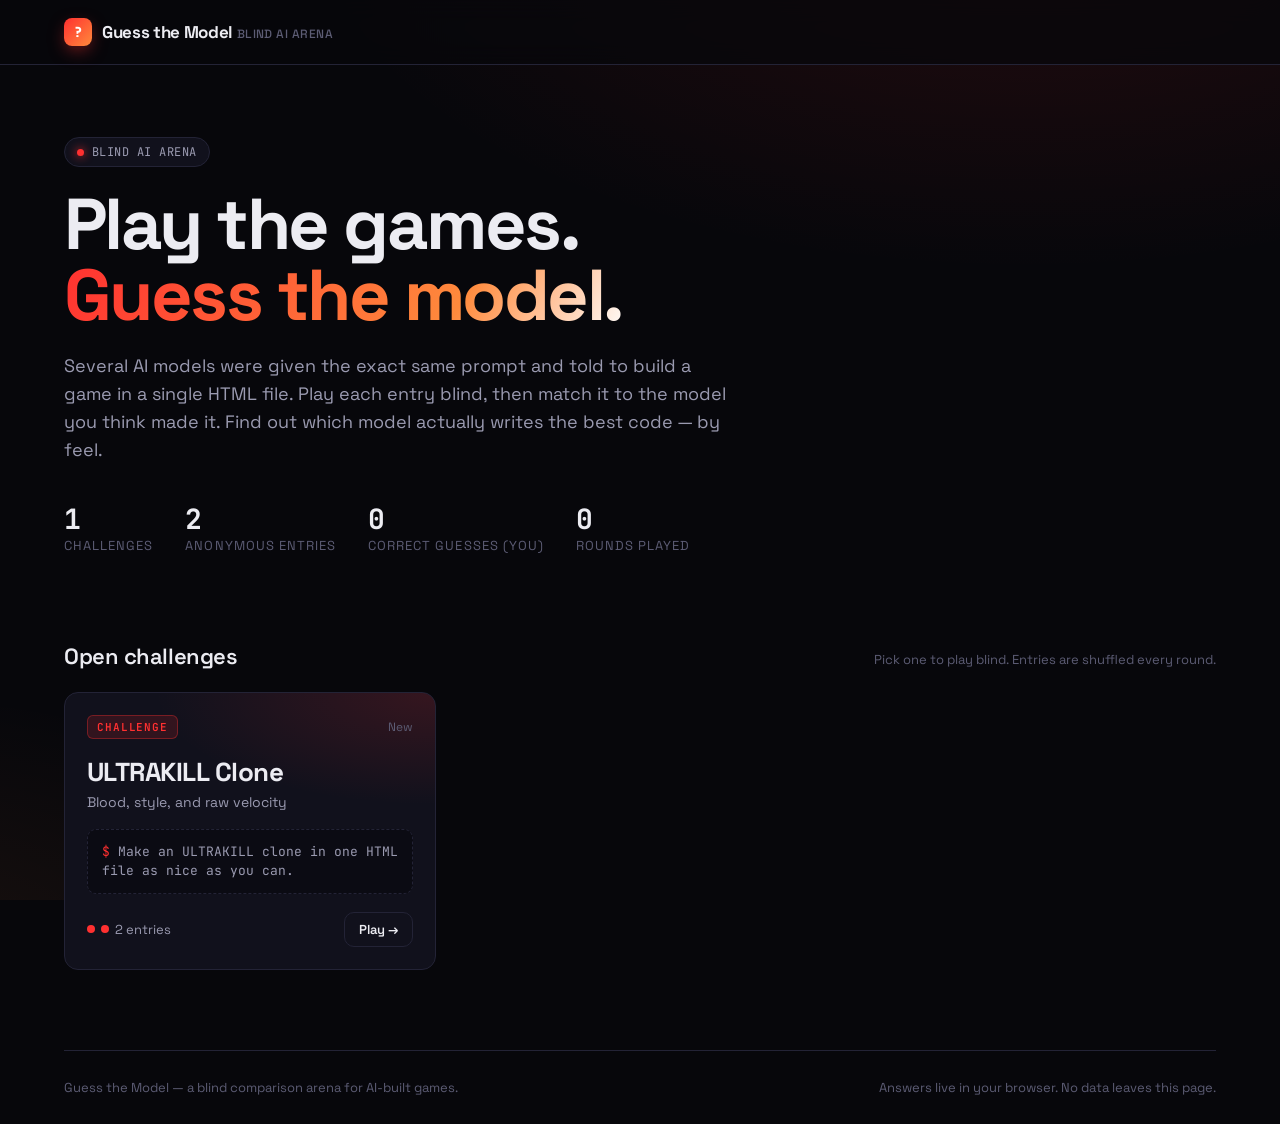
==== index.html @ 0dada927 "Initial commit: Guess the Model — blind AI game comparison arena A static site where you play games " ====
<!DOCTYPE html>
<html lang="en">
<head>
  <meta charset="UTF-8" />
  <meta name="viewport" content="width=device-width, initial-scale=1.0" />
  <title>Guess the Model</title>
  <meta name="description" content="Play games built blind by different AI models, then guess which model made which game." />
  <link rel="preconnect" href="https://fonts.googleapis.com" />
  <link rel="preconnect" href="https://fonts.gstatic.com" crossorigin />
  <link href="https://fonts.googleapis.com/css2?family=JetBrains+Mono:wght@400;600;800&family=Space+Grotesk:wght@400;500;600;700&display=swap" rel="stylesheet" />
  <link rel="stylesheet" href="css/style.css" />
</head>
<body>
  <div id="app"></div>

  <!-- Toast container -->
  <div id="toast" class="toast" aria-live="polite"></div>

  <script src="js/data.js"></script>
  <script src="js/app.js"></script>
</body>
</html>
---- css/style.css ----
/* ============================================================================
   GUESS THE MODEL — styles
   ========================================================================== */

:root {
  --bg:        #07070b;
  --bg-soft:   #0e0e16;
  --bg-card:   #11111c;
  --bg-elev:   #16162400;
  --border:    #232336;
  --border-hi: #34344c;
  --text:      #ececf2;
  --text-dim:  #9a9ab0;
  --text-faint:#5c5c74;
  --accent:    #ff3030;
  --accent-2:  #ff8a3c;
  --good:      #34d399;
  --bad:       #f43f5e;
  --warn:      #fbbf24;
  --radius:    14px;
  --radius-sm: 9px;
  --shadow:    0 20px 60px -20px rgba(0,0,0,.7);
  --mono:      'JetBrains Mono', ui-monospace, 'SF Mono', Menlo, monospace;
  --sans:      'Space Grotesk', system-ui, -apple-system, Segoe UI, sans-serif;
}

* { margin: 0; padding: 0; box-sizing: border-box; }

html, body {
  height: 100%;
  background: var(--bg);
  color: var(--text);
  font-family: var(--sans);
  -webkit-font-smoothing: antialiased;
  text-rendering: optimizeLegibility;
}

body {
  background:
    radial-gradient(1200px 600px at 80% -10%, color-mix(in srgb, var(--accent) 12%, transparent), transparent 60%),
    radial-gradient(900px 500px at -10% 110%, color-mix(in srgb, var(--accent-2) 8%, transparent), transparent 60%),
    var(--bg);
  min-height: 100vh;
  transition: background .4s ease;
}

a { color: inherit; text-decoration: none; }
button { font-family: inherit; cursor: pointer; border: none; background: none; color: inherit; }
select { font-family: inherit; }

#app {
  min-height: 100vh;
  display: flex;
  flex-direction: column;
}

/* ---------------------------------------------------------------------------
   Layout primitives
   ------------------------------------------------------------------------- */

.wrap {
  width: 100%;
  max-width: 1200px;
  margin: 0 auto;
  padding: 0 24px;
}

.topbar {
  position: sticky;
  top: 0;
  z-index: 50;
  backdrop-filter: blur(12px);
  background: color-mix(in srgb, var(--bg) 75%, transparent);
  border-bottom: 1px solid var(--border);
}

.topbar-inner {
  display: flex;
  align-items: center;
  gap: 16px;
  height: 64px;
}

.brand {
  display: flex;
  align-items: center;
  gap: 10px;
  font-weight: 700;
  letter-spacing: -0.02em;
  font-size: 17px;
}

.brand-mark {
  width: 28px; height: 28px;
  border-radius: 8px;
  background: linear-gradient(135deg, var(--accent), var(--accent-2));
  display: grid; place-items: center;
  font-family: var(--mono);
  font-weight: 800;
  color: #fff;
  font-size: 14px;
  box-shadow: 0 6px 18px -4px color-mix(in srgb, var(--accent) 60%, transparent);
}

.brand small {
  color: var(--text-faint);
  font-weight: 500;
  font-size: 12px;
  letter-spacing: 0.04em;
  text-transform: uppercase;
}

.topbar-spacer { flex: 1; }

.topbar-link {
  color: var(--text-dim);
  font-size: 14px;
  font-weight: 500;
  padding: 8px 12px;
  border-radius: 8px;
  transition: color .15s, background .15s;
}
.topbar-link:hover { color: var(--text); background: var(--bg-card); }

/* ---------------------------------------------------------------------------
   Buttons
   ------------------------------------------------------------------------- */

.btn {
  display: inline-flex;
  align-items: center;
  justify-content: center;
  gap: 8px;
  padding: 12px 20px;
  border-radius: 10px;
  font-weight: 600;
  font-size: 14.5px;
  letter-spacing: -0.01em;
  transition: transform .12s ease, box-shadow .2s ease, background .2s, border-color .2s, color .2s;
  border: 1px solid transparent;
  white-space: nowrap;
}
.btn:active { transform: translateY(1px); }
.btn:disabled { opacity: .45; cursor: not-allowed; transform: none; }

.btn-primary {
  background: linear-gradient(135deg, var(--accent), var(--accent-2));
  color: #fff;
  box-shadow: 0 10px 26px -10px color-mix(in srgb, var(--accent) 70%, transparent);
}
.btn-primary:hover:not(:disabled) {
  box-shadow: 0 14px 34px -10px color-mix(in srgb, var(--accent) 85%, transparent);
  transform: translateY(-1px);
}

.btn-ghost {
  background: var(--bg-card);
  border-color: var(--border);
  color: var(--text);
}
.btn-ghost:hover:not(:disabled) { border-color: var(--border-hi); background: color-mix(in srgb, var(--bg-card) 60%, var(--border)); }

.btn-subtle {
  color: var(--text-dim);
  padding: 8px 12px;
}
.btn-subtle:hover { color: var(--text); }

.btn-lg { padding: 15px 26px; font-size: 16px; }

/* ---------------------------------------------------------------------------
   HOME
   ------------------------------------------------------------------------- */

.home-hero {
  padding: 72px 0 32px;
}

.eyebrow {
  display: inline-flex;
  align-items: center;
  gap: 8px;
  padding: 6px 12px;
  border-radius: 999px;
  border: 1px solid var(--border);
  background: var(--bg-card);
  color: var(--text-dim);
  font-family: var(--mono);
  font-size: 12px;
  letter-spacing: 0.04em;
}
.eyebrow .dot {
  width: 7px; height: 7px; border-radius: 50%;
  background: var(--accent);
  box-shadow: 0 0 10px var(--accent);
}

.home-hero h1 {
  margin-top: 22px;
  font-size: clamp(40px, 6vw, 72px);
  line-height: 0.98;
  letter-spacing: -0.035em;
  font-weight: 700;
  max-width: 16ch;
}
.home-hero h1 .grad {
  background: linear-gradient(120deg, var(--accent), var(--accent-2) 70%, #fff);
  -webkit-background-clip: text;
  background-clip: text;
  color: transparent;
}

.home-hero p.lead {
  margin-top: 22px;
  max-width: 56ch;
  color: var(--text-dim);
  font-size: 18px;
  line-height: 1.55;
}

.home-stats {
  margin-top: 36px;
  display: flex;
  gap: 32px;
  flex-wrap: wrap;
}
.home-stat .n {
  font-family: var(--mono);
  font-size: 28px;
  font-weight: 700;
  color: var(--text);
}
.home-stat .l {
  font-size: 13px;
  color: var(--text-faint);
  text-transform: uppercase;
  letter-spacing: 0.08em;
}

.section-head {
  display: flex;
  align-items: baseline;
  justify-content: space-between;
  margin: 56px 0 22px;
  gap: 16px;
}
.section-head h2 {
  font-size: 22px;
  letter-spacing: -0.02em;
  font-weight: 600;
}
.section-head .hint {
  color: var(--text-faint);
  font-size: 13px;
}

/* Challenge cards */
.challenge-grid {
  display: grid;
  grid-template-columns: repeat(auto-fill, minmax(330px, 1fr));
  gap: 18px;
  padding-bottom: 80px;
}

.challenge-card {
  position: relative;
  display: block;
  text-align: left;
  width: 100%;
  background: var(--bg-card);
  border: 1px solid var(--border);
  border-radius: var(--radius);
  padding: 22px;
  overflow: hidden;
  transition: border-color .2s, transform .2s, box-shadow .2s;
}
.challenge-card::before {
  content: '';
  position: absolute;
  inset: 0;
  background: radial-gradient(400px 160px at 100% 0%, color-mix(in srgb, var(--card-accent) 22%, transparent), transparent 70%);
  opacity: .7;
  pointer-events: none;
}
.challenge-card:hover {
  border-color: var(--card-accent);
  transform: translateY(-3px);
  box-shadow: 0 20px 40px -22px color-mix(in srgb, var(--card-accent) 50%, transparent);
}

.cc-top {
  display: flex;
  align-items: center;
  gap: 10px;
  position: relative;
}
.cc-badge {
  font-family: var(--mono);
  font-size: 11px;
  letter-spacing: 0.08em;
  text-transform: uppercase;
  color: var(--card-accent);
  background: color-mix(in srgb, var(--card-accent) 14%, transparent);
  border: 1px solid color-mix(in srgb, var(--card-accent) 35%, transparent);
  padding: 4px 9px;
  border-radius: 6px;
  font-weight: 600;
}
.cc-status {
  margin-left: auto;
  font-size: 12px;
  color: var(--text-faint);
}

.cc-title {
  position: relative;
  margin-top: 16px;
  font-size: 26px;
  font-weight: 700;
  letter-spacing: -0.02em;
}
.cc-tag {
  position: relative;
  margin-top: 4px;
  color: var(--text-dim);
  font-size: 14px;
}

.cc-prompt {
  position: relative;
  margin-top: 18px;
  padding: 12px 14px;
  background: color-mix(in srgb, #000 30%, transparent);
  border: 1px dashed var(--border);
  border-radius: var(--radius-sm);
  font-family: var(--mono);
  font-size: 13px;
  color: var(--text-dim);
  line-height: 1.5;
}
.cc-prompt::before {
  content: '$';
  color: var(--card-accent);
  margin-right: 8px;
}

.cc-foot {
  position: relative;
  margin-top: 18px;
  display: flex;
  align-items: center;
  justify-content: space-between;
  gap: 12px;
}
.cc-entries {
  display: flex;
  align-items: center;
  gap: 6px;
  color: var(--text-dim);
  font-size: 13px;
}
.cc-entries .pip {
  width: 8px; height: 8px; border-radius: 50%;
  background: var(--border-hi);
}
.cc-entries .pip.filled { background: var(--card-accent); }
.cc-score {
  font-family: var(--mono);
  font-size: 13px;
  color: var(--text-dim);
}
.cc-score .best { color: var(--good); font-weight: 700; }

/* ---------------------------------------------------------------------------
   SESSION (play / guess / reveal)
   ------------------------------------------------------------------------- */

.session {
  flex: 1;
  display: flex;
  flex-direction: column;
}

.session-bar {
  position: sticky;
  top: 64px;
  z-index: 40;
  background: color-mix(in srgb, var(--bg) 80%, transparent);
  backdrop-filter: blur(12px);
  border-bottom: 1px solid var(--border);
}
.session-bar-inner {
  display: flex;
  align-items: center;
  gap: 16px;
  height: 60px;
}
.session-back {
  display: inline-flex;
  align-items: center;
  gap: 6px;
  color: var(--text-dim);
  font-size: 13px;
  font-weight: 500;
  padding: 8px 10px;
  border-radius: 8px;
}
.session-back:hover { color: var(--text); background: var(--bg-card); }

.session-title {
  display: flex;
  flex-direction: column;
  line-height: 1.15;
}
.session-title .t { font-weight: 600; letter-spacing: -0.01em; }
.session-title .s { font-size: 12px; color: var(--text-faint); }

.session-phase {
  margin-left: auto;
  display: flex;
  align-items: center;
  gap: 6px;
  font-family: var(--mono);
  font-size: 12px;
  color: var(--text-faint);
}
.session-phase .step {
  padding: 4px 9px;
  border-radius: 6px;
  border: 1px solid var(--border);
}
.session-phase .step.active {
  color: var(--accent);
  border-color: color-mix(in srgb, var(--accent) 50%, transparent);
  background: color-mix(in srgb, var(--accent) 12%, transparent);
}
.session-phase .sep { color: var(--border-hi); }

/* Briefing */
.briefing {
  padding: 56px 0;
  max-width: 760px;
}
.briefing h1 {
  font-size: clamp(34px, 5vw, 52px);
  letter-spacing: -0.03em;
  line-height: 1;
  font-weight: 700;
}
.briefing .lead {
  margin-top: 18px;
  color: var(--text-dim);
  font-size: 17px;
  line-height: 1.55;
}
.prompt-block {
  margin-top: 28px;
  padding: 20px 22px;
  background: var(--bg-card);
  border: 1px solid var(--border);
  border-radius: var(--radius);
  position: relative;
}
.prompt-block .label {
  font-family: var(--mono);
  font-size: 11px;
  letter-spacing: 0.1em;
  text-transform: uppercase;
  color: var(--accent);
}
.prompt-block .text {
  margin-top: 10px;
  font-family: var(--mono);
  font-size: 15px;
  line-height: 1.55;
  color: var(--text);
}
.prompt-block .meta {
  margin-top: 12px;
  font-size: 12px;
  color: var(--text-faint);
}

.howto {
  margin-top: 32px;
  display: grid;
  grid-template-columns: repeat(auto-fit, minmax(220px, 1fr));
  gap: 14px;
}
.howto-step {
  padding: 16px;
  background: var(--bg-card);
  border: 1px solid var(--border);
  border-radius: var(--radius-sm);
}
.howto-step .num {
  font-family: var(--mono);
  font-size: 12px;
  color: var(--accent);
  font-weight: 700;
}
.howto-step .h {
  margin-top: 6px;
  font-weight: 600;
}
.howto-step .d {
  margin-top: 4px;
  color: var(--text-dim);
  font-size: 13.5px;
  line-height: 1.45;
}

.briefing-actions {
  margin-top: 36px;
  display: flex;
  gap: 12px;
  align-items: center;
  flex-wrap: wrap;
}
.contestants {
  margin-top: 12px;
  font-size: 13px;
  color: var(--text-faint);
}
.contestants b { color: var(--text-dim); font-family: var(--mono); }

/* PLAY phase */
.play-shell {
  flex: 1;
  display: flex;
  flex-direction: column;
  padding: 18px 0 0;
}

.entry-tabs {
  display: flex;
  gap: 8px;
  flex-wrap: wrap;
  padding-bottom: 14px;
}
.entry-tab {
  display: inline-flex;
  align-items: center;
  gap: 8px;
  padding: 9px 14px;
  border-radius: 10px;
  border: 1px solid var(--border);
  background: var(--bg-card);
  color: var(--text-dim);
  font-weight: 600;
  font-size: 14px;
  transition: all .15s;
}
.entry-tab:hover { color: var(--text); border-color: var(--border-hi); }
.entry-tab.active {
  color: #fff;
  border-color: var(--accent);
  background: color-mix(in srgb, var(--accent) 16%, var(--bg-card));
  box-shadow: 0 0 0 1px color-mix(in srgb, var(--accent) 40%, transparent) inset;
}
.entry-tab .letter {
  font-family: var(--mono);
  font-size: 13px;
  width: 22px; height: 22px;
  border-radius: 6px;
  display: grid; place-items: center;
  background: color-mix(in srgb, var(--accent) 22%, transparent);
  color: var(--accent);
}
.entry-tab.active .letter { background: var(--accent); color: #fff; }
.entry-tab .star-toggle {
  font-size: 13px;
  color: var(--text-faint);
  opacity: .8;
}
.entry-tab .star-toggle.on { color: var(--warn); opacity: 1; }

.game-frame-wrap {
  position: relative;
  flex: 1;
  border: 1px solid var(--border);
  border-radius: var(--radius);
  overflow: hidden;
  background: #000;
  box-shadow: var(--shadow);
  min-height: 60vh;
}
.game-frame-wrap iframe {
  width: 100%;
  height: 100%;
  min-height: 60vh;
  border: 0;
  display: block;
}
.game-overlay {
  position: absolute;
  inset: 0;
  pointer-events: none;
  display: flex;
  align-items: flex-end;
  justify-content: space-between;
  padding: 14px;
  gap: 12px;
}
.game-overlay > * { pointer-events: auto; }
.game-chip {
  display: inline-flex;
  align-items: center;
  gap: 8px;
  padding: 7px 11px;
  border-radius: 8px;
  background: rgba(0,0,0,.55);
  backdrop-filter: blur(8px);
  border: 1px solid rgba(255,255,255,.1);
  color: #fff;
  font-size: 12.5px;
}
.game-chip .letter {
  font-family: var(--mono);
  font-weight: 700;
  color: var(--accent);
}

.game-toolbar {
  display: flex;
  gap: 8px;
}
.icon-btn {
  width: 38px; height: 38px;
  border-radius: 9px;
  background: rgba(0,0,0,.55);
  backdrop-filter: blur(8px);
  border: 1px solid rgba(255,255,255,.1);
  color: #fff;
  display: grid; place-items: center;
  transition: background .15s, transform .12s;
}
.icon-btn:hover { background: rgba(0,0,0,.8); }
.icon-btn:active { transform: scale(.95); }

.play-foot {
  padding: 16px 0 32px;
  display: flex;
  align-items: center;
  justify-content: space-between;
  gap: 16px;
  flex-wrap: wrap;
}
.foot-nav { display: flex; gap: 8px; align-items: center; }
.foot-hint {
  color: var(--text-faint);
  font-size: 13px;
}

/* rating row */
.rate-row {
  display: flex;
  align-items: center;
  gap: 10px;
  padding: 10px 14px;
  background: var(--bg-card);
  border: 1px solid var(--border);
  border-radius: 10px;
}
.rate-row .lbl { font-size: 13px; color: var(--text-dim); }
.stars { display: flex; gap: 4px; }
.star {
  font-size: 20px;
  color: var(--text-faint);
  cursor: pointer;
  line-height: 1;
  transition: color .12s, transform .12s;
  user-select: none;
}
.star:hover { transform: scale(1.15); }
.star.on { color: var(--warn); }

/* GUESS phase */
.guess-shell {
  padding: 40px 0 80px;
  max-width: 880px;
}
.guess-shell h2 {
  font-size: 30px;
  letter-spacing: -0.02em;
  font-weight: 700;
}
.guess-shell .lead {
  margin-top: 8px;
  color: var(--text-dim);
  font-size: 16px;
  line-height: 1.5;
  max-width: 60ch;
}

.guess-list { margin-top: 28px; display: grid; gap: 12px; }
.guess-row {
  display: grid;
  grid-template-columns: 56px 1fr auto;
  align-items: center;
  gap: 16px;
  padding: 16px 18px;
  background: var(--bg-card);
  border: 1px solid var(--border);
  border-radius: var(--radius);
  transition: border-color .2s;
}
.guess-row.filled { border-color: color-mix(in srgb, var(--accent) 40%, var(--border)); }
.guess-letter {
  width: 48px; height: 48px;
  border-radius: 10px;
  display: grid; place-items: center;
  font-family: var(--mono);
  font-weight: 800;
  font-size: 20px;
  background: color-mix(in srgb, var(--accent) 16%, transparent);
  color: var(--accent);
  border: 1px solid color-mix(in srgb, var(--accent) 30%, transparent);
}
.guess-meta .name { font-weight: 600; }
.guess-meta .sub { font-size: 12.5px; color: var(--text-faint); margin-top: 2px; }

.model-select {
  appearance: none;
  -webkit-appearance: none;
  background: var(--bg) url("data:image/svg+xml;utf8,<svg xmlns='http://www.w3.org/2000/svg' width='12' height='12' viewBox='0 0 24 24' fill='none' stroke='%239a9ab0' stroke-width='3'><path d='M6 9l6 6 6-6'/></svg>") no-repeat right 14px center;
  border: 1px solid var(--border-hi);
  color: var(--text);
  padding: 12px 40px 12px 14px;
  border-radius: 10px;
  font-size: 14.5px;
  font-weight: 600;
  min-width: 200px;
  cursor: pointer;
  transition: border-color .15s;
}
.model-select:focus { outline: none; border-color: var(--accent); }
.model-select:disabled { opacity: .5; cursor: not-allowed; }

.guess-foot {
  margin-top: 28px;
  display: flex;
  align-items: center;
  justify-content: space-between;
  gap: 16px;
  flex-wrap: wrap;
}
.guess-progress {
  font-family: var(--mono);
  font-size: 13px;
  color: var(--text-faint);
}
.guess-progress b { color: var(--text); }

/* REVEAL phase */
.reveal-shell { padding: 48px 0 90px; max-width: 920px; }

.score-hero {
  text-align: center;
  padding: 30px 20px 36px;
  background: var(--bg-card);
  border: 1px solid var(--border);
  border-radius: var(--radius);
  position: relative;
  overflow: hidden;
}
.score-hero::before {
  content: '';
  position: absolute;
  inset: 0;
  background: radial-gradient(500px 200px at 50% -30%, color-mix(in srgb, var(--accent) 30%, transparent), transparent 70%);
}
.score-hero .label {
  position: relative;
  font-family: var(--mono);
  font-size: 12px;
  letter-spacing: 0.12em;
  text-transform: uppercase;
  color: var(--text-dim);
}
.score-hero .score {
  position: relative;
  margin-top: 8px;
  font-family: var(--mono);
  font-size: clamp(56px, 12vw, 96px);
  font-weight: 800;
  letter-spacing: -0.04em;
  line-height: 1;
  background: linear-gradient(120deg, var(--accent), var(--accent-2));
  -webkit-background-clip: text;
  background-clip: text;
  color: transparent;
}
.score-hero .score small {
  font-size: 0.42em;
  color: var(--text-faint);
  -webkit-text-fill-color: var(--text-faint);
}
.score-hero .verdict {
  position: relative;
  margin-top: 10px;
  font-size: 18px;
  color: var(--text-dim);
}
.score-hero .best-line {
  position: relative;
  margin-top: 12px;
  font-size: 13px;
  color: var(--text-faint);
  font-family: var(--mono);
}

.reveal-list { margin-top: 26px; display: grid; gap: 12px; }
.reveal-row {
  display: grid;
  grid-template-columns: 56px 1fr auto auto;
  align-items: center;
  gap: 16px;
  padding: 16px 18px;
  background: var(--bg-card);
  border: 1px solid var(--border);
  border-radius: var(--radius);
}
.reveal-row.correct { border-color: color-mix(in srgb, var(--good) 45%, var(--border)); }
.reveal-row.wrong   { border-color: color-mix(in srgb, var(--bad) 45%, var(--border)); }

.reveal-row .guess-letter { width: 48px; height: 48px; }
.reveal-info .model {
  font-weight: 700;
  font-size: 16px;
  letter-spacing: -0.01em;
}
.reveal-info .your {
  font-size: 12.5px;
  color: var(--text-faint);
  margin-top: 3px;
}
.reveal-info .your .you { color: var(--text-dim); }
.reveal-info .your .ok { color: var(--good); }
.reveal-info .your .no { color: var(--bad); }
.reveal-rating {
  font-family: var(--mono);
  font-size: 12px;
  color: var(--warn);
  text-align: right;
}
.reveal-rating .none { color: var(--text-faint); }
.verdict-pill {
  font-family: var(--mono);
  font-size: 12px;
  font-weight: 700;
  padding: 5px 10px;
  border-radius: 6px;
}
.verdict-pill.ok { color: var(--good); background: color-mix(in srgb, var(--good) 14%, transparent); }
.verdict-pill.no { color: var(--bad);  background: color-mix(in srgb, var(--bad) 14%, transparent); }

.reveal-actions {
  margin-top: 32px;
  display: flex;
  gap: 12px;
  justify-content: center;
  flex-wrap: wrap;
}

/* summary: which model you liked most */
.summary-card {
  margin-top: 24px;
  padding: 18px 20px;
  background: var(--bg-card);
  border: 1px solid var(--border);
  border-radius: var(--radius);
  display: flex;
  align-items: center;
  gap: 16px;
  flex-wrap: wrap;
}
.summary-card .ico { font-size: 22px; }
.summary-card .txt { color: var(--text-dim); font-size: 14.5px; line-height: 1.5; }
.summary-card .txt b { color: var(--text); }

/* ---------------------------------------------------------------------------
   Misc
   ------------------------------------------------------------------------- */

.empty {
  padding: 80px 20px;
  text-align: center;
  color: var(--text-faint);
}
.empty .big { font-size: 18px; color: var(--text-dim); margin-bottom: 6px; }

.toast {
  position: fixed;
  bottom: 24px;
  left: 50%;
  transform: translateX(-50%) translateY(20px);
  background: var(--bg-card);
  border: 1px solid var(--border-hi);
  color: var(--text);
  padding: 12px 18px;
  border-radius: 10px;
  font-size: 14px;
  box-shadow: var(--shadow);
  opacity: 0;
  pointer-events: none;
  transition: opacity .2s, transform .2s;
  z-index: 100;
}
.toast.show { opacity: 1; transform: translateX(-50%) translateY(0); }

.footer {
  border-top: 1px solid var(--border);
  padding: 28px 0;
  color: var(--text-faint);
  font-size: 13px;
  display: flex;
  justify-content: space-between;
  gap: 12px;
  flex-wrap: wrap;
}

/* Responsiveness */
@media (max-width: 720px) {
  .wrap { padding: 0 16px; }
  .home-hero { padding: 40px 0 16px; }
  .session-bar-inner { height: 54px; }
  .guess-row { grid-template-columns: 48px 1fr; }
  .guess-row .model-select { grid-column: 1 / -1; min-width: 0; }
  .reveal-row { grid-template-columns: 48px 1fr auto; }
  .reveal-rating { grid-column: 2 / -1; text-align: left; }
}

/* Focus visibility */
:focus-visible {
  outline: 2px solid var(--accent);
  outline-offset: 2px;
  border-radius: 4px;
}
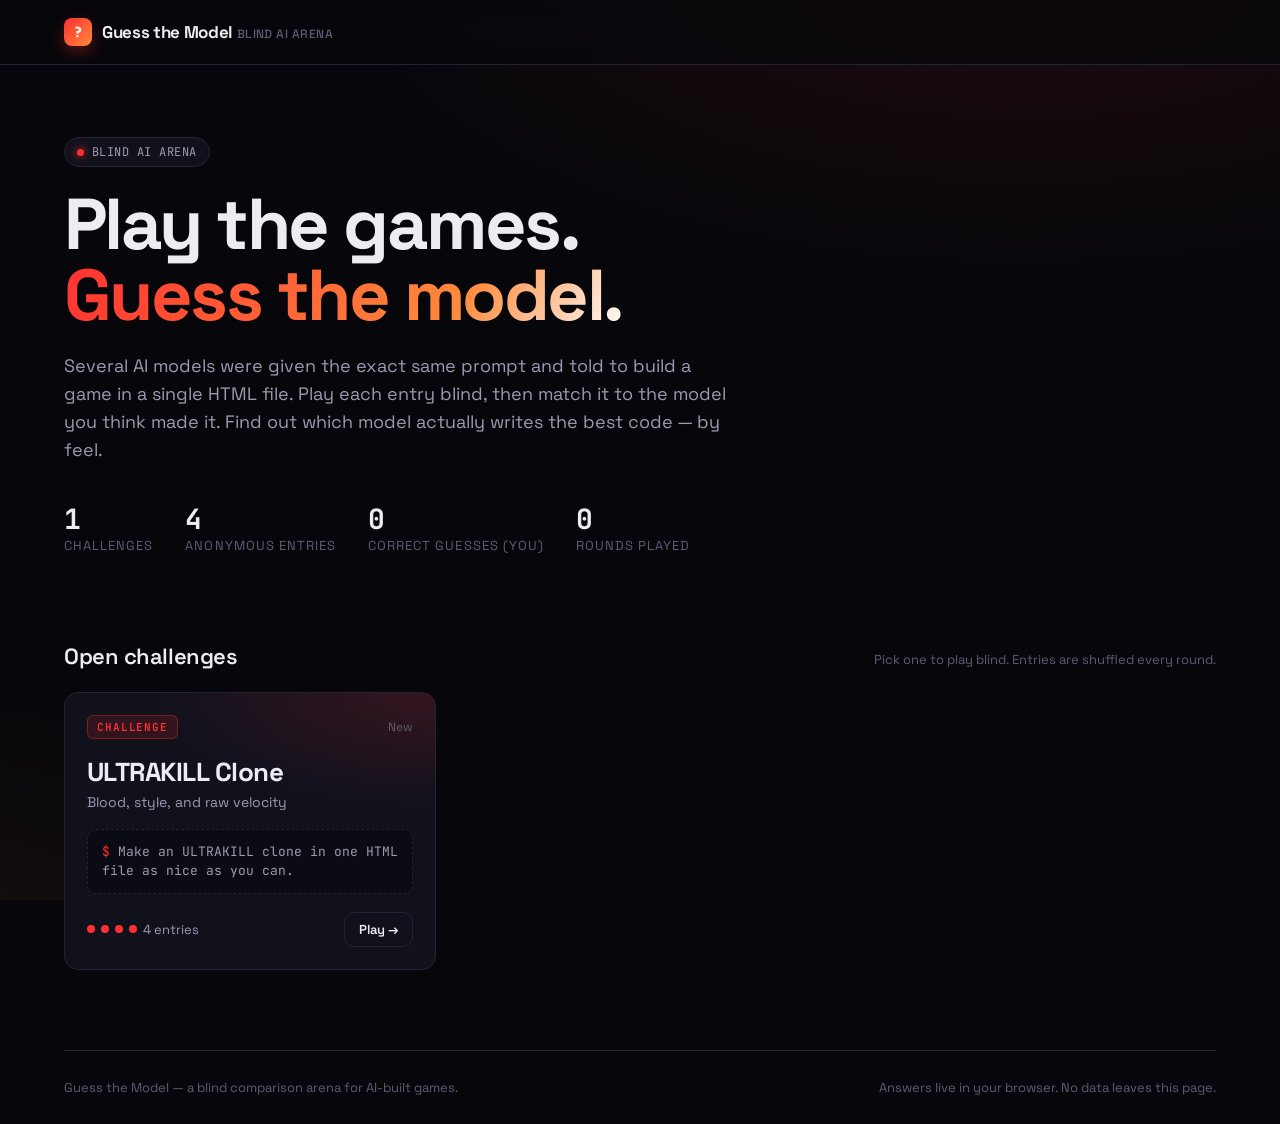
==== commit 160cfee0: "Fix guess voting, show full model roster, re-openable results, favicon - Guess phase updates in plac" ====
--- a/index.html
+++ b/index.html
@@ -5,6 +5,8 @@
   <meta name="viewport" content="width=device-width, initial-scale=1.0" />
   <title>Guess the Model</title>
   <meta name="description" content="Play games built blind by different AI models, then guess which model made which game." />
+  <link rel="icon" type="image/svg+xml" href="favicon.svg" />
+  <link rel="alternate icon" href="data:image/svg+xml,%3Csvg xmlns='http://www.w3.org/2000/svg' viewBox='0 0 64 64'%3E%3Crect width='64' height='64' rx='16' fill='%23ff3030'/%3E%3Ctext x='32' y='44' font-size='40' font-weight='800' fill='white' text-anchor='middle' font-family='monospace'%3E?%3C/text%3E%3C/svg%3E" />
   <link rel="preconnect" href="https://fonts.googleapis.com" />
   <link rel="preconnect" href="https://fonts.gstatic.com" crossorigin />
   <link href="https://fonts.googleapis.com/css2?family=JetBrains+Mono:wght@400;600;800&family=Space+Grotesk:wght@400;500;600;700&display=swap" rel="stylesheet" />
--- a/css/style.css
+++ b/css/style.css
@@ -838,6 +838,21 @@
 .reveal-info .your .you { color: var(--text-dim); }
 .reveal-info .your .ok { color: var(--good); }
 .reveal-info .your .no { color: var(--bad); }
+.reveal-open {
+  display: inline-flex;
+  align-items: center;
+  gap: 6px;
+  margin-top: 8px;
+  padding: 5px 11px;
+  border-radius: 8px;
+  border: 1px solid var(--border-hi);
+  background: var(--bg);
+  color: var(--text-dim);
+  font-size: 12.5px;
+  font-weight: 600;
+  transition: border-color .15s, color .15s, background .15s;
+}
+.reveal-open:hover { color: var(--text); border-color: var(--accent); background: color-mix(in srgb, var(--accent) 10%, var(--bg)); }
 .reveal-rating {
   font-family: var(--mono);
   font-size: 12px;
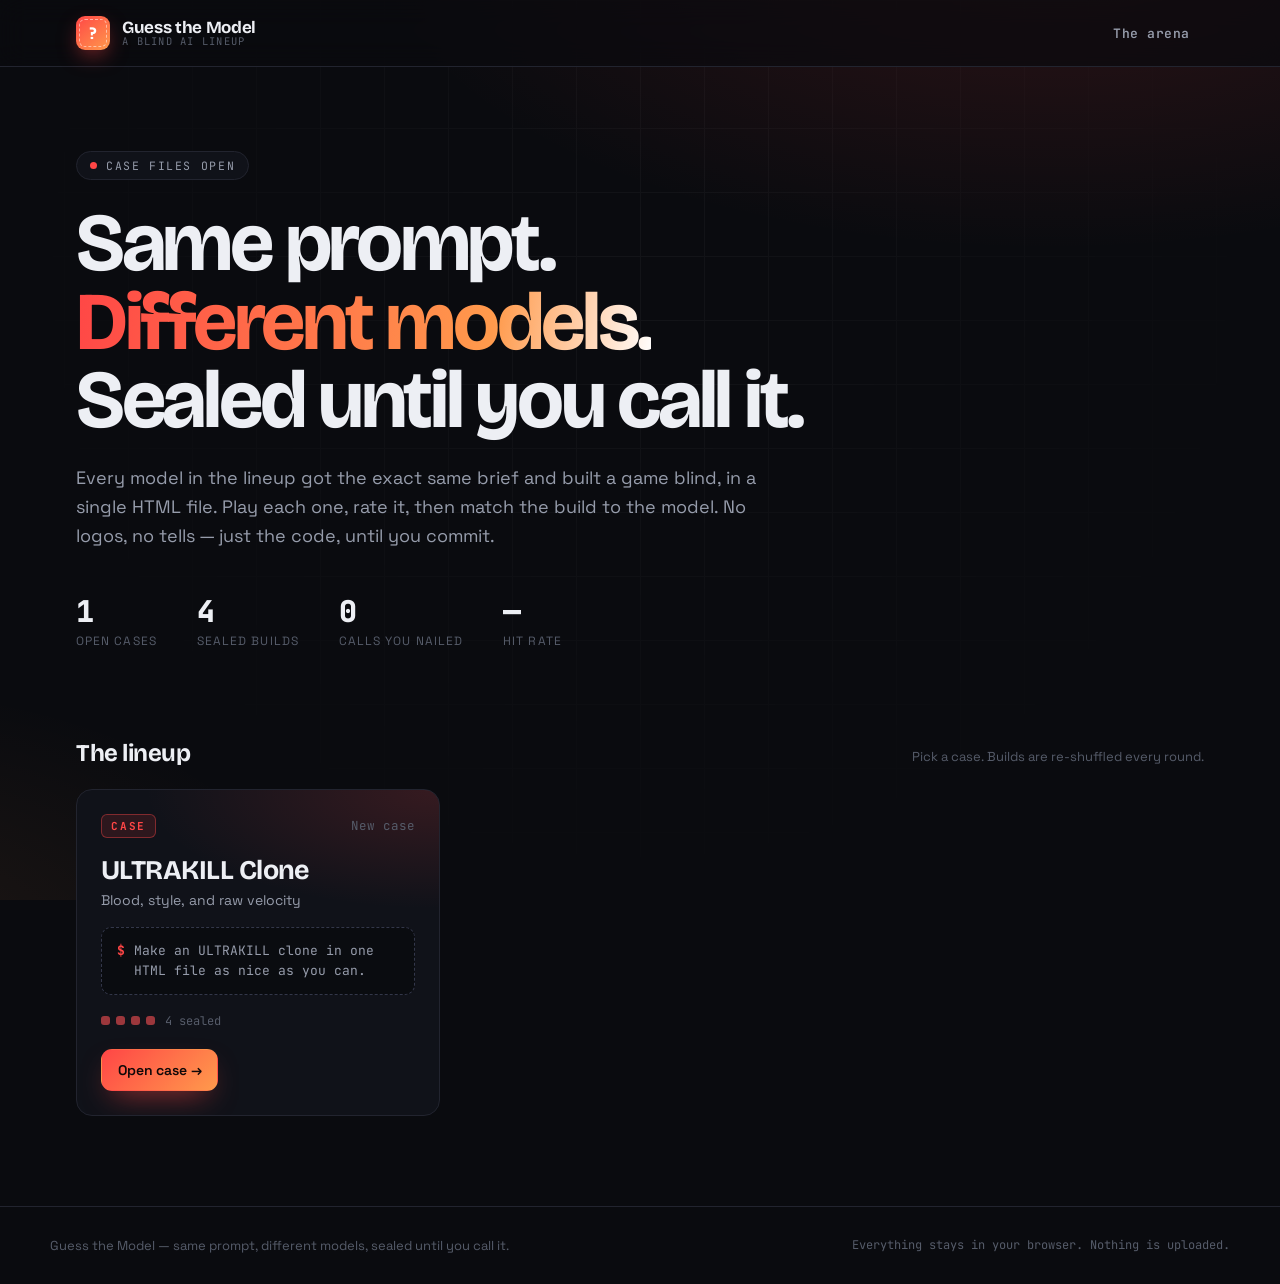
==== commit 41cf72d2: "Rewrite app: "The Lineup" — new architecture and design Complete rewrite of the SPA.  Architecture (" ====
--- a/index.html
+++ b/index.html
@@ -3,14 +3,14 @@
 <head>
   <meta charset="UTF-8" />
   <meta name="viewport" content="width=device-width, initial-scale=1.0" />
-  <title>Guess the Model</title>
-  <meta name="description" content="Play games built blind by different AI models, then guess which model made which game." />
+  <title>Guess the Model — the blind AI lineup</title>
+  <meta name="description" content="Several AI models built the same game blind. Play each one, rate it, then match the build to the model." />
   <link rel="icon" type="image/svg+xml" href="favicon.svg" />
-  <link rel="alternate icon" href="data:image/svg+xml,%3Csvg xmlns='http://www.w3.org/2000/svg' viewBox='0 0 64 64'%3E%3Crect width='64' height='64' rx='16' fill='%23ff3030'/%3E%3Ctext x='32' y='44' font-size='40' font-weight='800' fill='white' text-anchor='middle' font-family='monospace'%3E?%3C/text%3E%3C/svg%3E" />
+  <link rel="alternate icon" href="data:image/svg+xml,%3Csvg xmlns='http://www.w3.org/2000/svg' viewBox='0 0 64 64'%3E%3Crect width='64' height='64' rx='16' fill='%23ff4646'/%3E%3Ctext x='32' y='45' font-size='40' font-weight='800' fill='white' text-anchor='middle' font-family='monospace'%3E?%3C/text%3E%3C/svg%3E" />
   <link rel="preconnect" href="https://fonts.googleapis.com" />
   <link rel="preconnect" href="https://fonts.gstatic.com" crossorigin />
-  <link href="https://fonts.googleapis.com/css2?family=JetBrains+Mono:wght@400;600;800&family=Space+Grotesk:wght@400;500;600;700&display=swap" rel="stylesheet" />
-  <link rel="stylesheet" href="css/style.css" />
+  <link href="https://fonts.googleapis.com/css2?family=Bricolage+Grotesque:opsz,wght@12..96,600;12..96,700;12..96,800&family=JetBrains+Mono:wght@400;600;800&family=Space+Grotesk:wght@400;500;600;700&display=swap" rel="stylesheet" />
+  <link rel="stylesheet" href="css/style.css?v=3" />
 </head>
 <body>
   <div id="app"></div>
@@ -18,7 +18,7 @@
   <!-- Toast container -->
   <div id="toast" class="toast" aria-live="polite"></div>
 
-  <script src="js/data.js"></script>
-  <script src="js/app.js"></script>
+  <script src="js/data.js?v=3"></script>
+  <script src="js/app.js?v=3"></script>
 </body>
 </html>
--- a/css/style.css
+++ b/css/style.css
@@ -1,954 +1,503 @@
 /* ============================================================================
-   GUESS THE MODEL — styles
+   GUESS THE MODEL — "The Lineup"
+   Deep-ink dossier aesthetic. Per-challenge accent on neutral chrome,
+   gold reserved for ratings. Display: Bricolage Grotesque · Body: Space
+   Grotesk · Tags/data: JetBrains Mono.
    ========================================================================== */
 
 :root {
-  --bg:        #07070b;
-  --bg-soft:   #0e0e16;
-  --bg-card:   #11111c;
-  --bg-elev:   #16162400;
-  --border:    #232336;
-  --border-hi: #34344c;
-  --text:      #ececf2;
-  --text-dim:  #9a9ab0;
-  --text-faint:#5c5c74;
-  --accent:    #ff3030;
-  --accent-2:  #ff8a3c;
-  --good:      #34d399;
-  --bad:       #f43f5e;
-  --warn:      #fbbf24;
-  --radius:    14px;
-  --radius-sm: 9px;
-  --shadow:    0 20px 60px -20px rgba(0,0,0,.7);
-  --mono:      'JetBrains Mono', ui-monospace, 'SF Mono', Menlo, monospace;
-  --sans:      'Space Grotesk', system-ui, -apple-system, Segoe UI, sans-serif;
+  --bg:        #0a0b0f;
+  --bg-grain:  #0c0e13;
+  --panel:     #101219;
+  --panel-hi:  #161923;
+  --line:      #22242f;
+  --line-hi:   #33374a;
+  --text:      #edeff4;
+  --dim:       #969cab;
+  --faint:     #565c6a;
+
+  --accent:    #ff4646;
+  --accent-2:  #ff9a4c;
+  --gold:      #e7b667;
+  --good:      #46d68a;
+  --bad:       #fb6f8a;
+
+  --case:      var(--accent);
+
+  --radius:    16px;
+  --radius-sm: 10px;
+  --shadow:    0 30px 80px -32px rgba(0,0,0,.85);
+
+  --display: 'Bricolage Grotesque', 'Space Grotesk', system-ui, sans-serif;
+  --sans:    'Space Grotesk', system-ui, -apple-system, Segoe UI, sans-serif;
+  --mono:    'JetBrains Mono', ui-monospace, 'SF Mono', Menlo, monospace;
 }
 
 * { margin: 0; padding: 0; box-sizing: border-box; }
 
-html, body {
-  height: 100%;
+html { scroll-behavior: smooth; }
+html, body { height: 100%; }
+
+body {
   background: var(--bg);
   color: var(--text);
   font-family: var(--sans);
   -webkit-font-smoothing: antialiased;
   text-rendering: optimizeLegibility;
-}
-
-body {
+  min-height: 100vh;
+  position: relative;
+}
+/* ambient case-board texture */
+body::before {
+  content: '';
+  position: fixed;
+  inset: 0;
+  z-index: -1;
   background:
-    radial-gradient(1200px 600px at 80% -10%, color-mix(in srgb, var(--accent) 12%, transparent), transparent 60%),
-    radial-gradient(900px 500px at -10% 110%, color-mix(in srgb, var(--accent-2) 8%, transparent), transparent 60%),
-    var(--bg);
-  min-height: 100vh;
-  transition: background .4s ease;
+    radial-gradient(1100px 520px at 82% -8%, color-mix(in srgb, var(--accent) 15%, transparent), transparent 62%),
+    radial-gradient(820px 480px at -12% 108%, color-mix(in srgb, var(--accent-2) 9%, transparent), transparent 60%),
+    linear-gradient(var(--bg), var(--bg));
+  transition: background .5s ease;
+}
+body::after {
+  content: '';
+  position: fixed;
+  inset: 0;
+  z-index: -1;
+  opacity: .04;
+  pointer-events: none;
+  background-image:
+    linear-gradient(to right, #fff 1px, transparent 1px),
+    linear-gradient(to bottom, #fff 1px, transparent 1px);
+  background-size: 64px 64px;
+  mask-image: radial-gradient(circle at 50% 30%, #000 0%, transparent 80%);
 }
 
 a { color: inherit; text-decoration: none; }
 button { font-family: inherit; cursor: pointer; border: none; background: none; color: inherit; }
 select { font-family: inherit; }
 
-#app {
-  min-height: 100vh;
-  display: flex;
-  flex-direction: column;
-}
-
-/* ---------------------------------------------------------------------------
-   Layout primitives
-   ------------------------------------------------------------------------- */
-
-.wrap {
-  width: 100%;
-  max-width: 1200px;
-  margin: 0 auto;
-  padding: 0 24px;
-}
-
+#app { min-height: 100vh; display: flex; flex-direction: column; }
+
+.wrap { width: 100%; max-width: 1180px; margin: 0 auto; padding: 0 26px; }
+
+/* ---------------------------------------------------------------------------
+   Top bar
+   ------------------------------------------------------------------------- */
 .topbar {
-  position: sticky;
-  top: 0;
-  z-index: 50;
-  backdrop-filter: blur(12px);
-  background: color-mix(in srgb, var(--bg) 75%, transparent);
-  border-bottom: 1px solid var(--border);
-}
-
-.topbar-inner {
-  display: flex;
-  align-items: center;
-  gap: 16px;
-  height: 64px;
-}
-
-.brand {
-  display: flex;
-  align-items: center;
-  gap: 10px;
-  font-weight: 700;
-  letter-spacing: -0.02em;
-  font-size: 17px;
-}
-
-.brand-mark {
-  width: 28px; height: 28px;
-  border-radius: 8px;
+  position: sticky; top: 0; z-index: 50;
+  backdrop-filter: blur(14px);
+  background: color-mix(in srgb, var(--bg) 72%, transparent);
+  border-bottom: 1px solid var(--line);
+}
+.topbar-inner { display: flex; align-items: center; gap: 16px; height: 66px; }
+.brand { display: flex; align-items: center; gap: 12px; }
+.brand-seal {
+  width: 34px; height: 34px; border-radius: 9px;
+  display: grid; place-items: center;
+  background: linear-gradient(140deg, var(--accent), var(--accent-2));
+  box-shadow: 0 8px 22px -6px color-mix(in srgb, var(--accent) 65%, transparent);
+  position: relative;
+}
+.brand-seal::after {
+  content: ''; position: absolute; inset: 3px; border-radius: 6px;
+  border: 1.5px dashed rgba(255,255,255,.5);
+}
+.brand-q { font-family: var(--mono); font-weight: 800; color: #fff; font-size: 16px; position: relative; }
+.brand-text { display: flex; flex-direction: column; line-height: 1.05; }
+.brand-text b { font-family: var(--display); font-weight: 700; letter-spacing: -0.02em; font-size: 17px; }
+.brand-text small { font-family: var(--mono); font-size: 10.5px; letter-spacing: 0.12em; text-transform: uppercase; color: var(--faint); }
+.topbar-spacer { flex: 1; }
+.topbar-link {
+  color: var(--dim); font-size: 13px; font-weight: 600;
+  font-family: var(--mono); letter-spacing: 0.04em;
+  padding: 8px 13px; border-radius: 8px; border: 1px solid transparent;
+  transition: color .15s, border-color .15s;
+}
+.topbar-link:hover { color: var(--text); border-color: var(--line-hi); }
+
+/* ---------------------------------------------------------------------------
+   Buttons
+   ------------------------------------------------------------------------- */
+.btn {
+  display: inline-flex; align-items: center; justify-content: center; gap: 8px;
+  padding: 12px 20px; border-radius: 11px;
+  font-weight: 600; font-size: 14.5px; letter-spacing: -0.01em;
+  border: 1px solid transparent; white-space: nowrap;
+  transition: transform .12s ease, box-shadow .2s, background .2s, border-color .2s, color .2s, opacity .2s;
+}
+.btn:active { transform: translateY(1px); }
+.btn:disabled { opacity: .4; cursor: not-allowed; transform: none; }
+.btn-lg { padding: 15px 26px; font-size: 15.5px; }
+.btn-accent {
   background: linear-gradient(135deg, var(--accent), var(--accent-2));
-  display: grid; place-items: center;
-  font-family: var(--mono);
-  font-weight: 800;
-  color: #fff;
-  font-size: 14px;
-  box-shadow: 0 6px 18px -4px color-mix(in srgb, var(--accent) 60%, transparent);
-}
-
-.brand small {
-  color: var(--text-faint);
-  font-weight: 500;
-  font-size: 12px;
-  letter-spacing: 0.04em;
-  text-transform: uppercase;
-}
-
-.topbar-spacer { flex: 1; }
-
-.topbar-link {
-  color: var(--text-dim);
-  font-size: 14px;
-  font-weight: 500;
-  padding: 8px 12px;
-  border-radius: 8px;
+  color: #100808;
+  box-shadow: 0 12px 30px -12px color-mix(in srgb, var(--accent) 75%, transparent);
+}
+.btn-accent:hover:not(:disabled) { transform: translateY(-1px); box-shadow: 0 18px 40px -12px color-mix(in srgb, var(--accent) 90%, transparent); }
+.btn-quiet {
+  background: var(--panel); border-color: var(--line); color: var(--text);
+}
+.btn-quiet:hover:not(:disabled) { border-color: var(--line-hi); background: var(--panel-hi); }
+
+/* ---------------------------------------------------------------------------
+   Shared bits
+   ------------------------------------------------------------------------- */
+.eyebrow {
+  display: inline-flex; align-items: center; gap: 9px;
+  padding: 6px 13px; border-radius: 999px;
+  border: 1px solid var(--line); background: var(--panel);
+  color: var(--dim); font-family: var(--mono); font-size: 11.5px; letter-spacing: 0.14em;
+}
+.pulse {
+  width: 7px; height: 7px; border-radius: 50%; background: var(--accent);
+  box-shadow: 0 0 0 0 color-mix(in srgb, var(--accent) 70%, transparent);
+  animation: pulse 2.2s infinite;
+}
+@keyframes pulse {
+  0% { box-shadow: 0 0 0 0 color-mix(in srgb, var(--accent) 60%, transparent); }
+  70% { box-shadow: 0 0 0 8px transparent; }
+  100% { box-shadow: 0 0 0 0 transparent; }
+}
+
+/* ---------------------------------------------------------------------------
+   HOME — hero
+   ------------------------------------------------------------------------- */
+.hero { padding: 84px 0 26px; }
+.hero-title {
+  margin-top: 24px;
+  font-family: var(--display);
+  font-size: clamp(42px, 6.6vw, 82px);
+  line-height: 0.96; letter-spacing: -0.04em; font-weight: 700;
+  max-width: 15ch;
+}
+.hero-accent {
+  background: linear-gradient(100deg, var(--accent), var(--accent-2) 72%, #fff);
+  -webkit-background-clip: text; background-clip: text; color: transparent;
+}
+.hero-lead {
+  margin-top: 24px; max-width: 60ch;
+  color: var(--dim); font-size: 18px; line-height: 1.6;
+}
+.hero-stats { margin-top: 40px; display: flex; gap: 40px; flex-wrap: wrap; }
+.stat-n { font-family: var(--mono); font-size: 30px; font-weight: 800; letter-spacing: -0.02em; }
+.stat-l { margin-top: 2px; font-size: 12px; color: var(--faint); text-transform: uppercase; letter-spacing: 0.09em; }
+
+.section-head {
+  display: flex; align-items: baseline; justify-content: space-between; gap: 16px;
+  margin: 64px 0 22px;
+}
+.section-head h2 { font-family: var(--display); font-size: 24px; letter-spacing: -0.02em; font-weight: 700; }
+.section-hint { color: var(--faint); font-size: 13px; }
+
+/* Case cards */
+.case-grid {
+  display: grid; grid-template-columns: repeat(auto-fill, minmax(340px, 1fr));
+  gap: 18px; padding-bottom: 90px;
+}
+.case-card {
+  position: relative; display: flex; flex-direction: column;
+  background: var(--panel); border: 1px solid var(--line);
+  border-radius: var(--radius); padding: 24px; overflow: hidden;
+  transition: border-color .2s, transform .2s, box-shadow .2s;
+}
+.case-card::before {
+  content: ''; position: absolute; inset: 0; pointer-events: none;
+  background: radial-gradient(420px 170px at 100% 0%, color-mix(in srgb, var(--case) 20%, transparent), transparent 70%);
+  opacity: .8;
+}
+.case-card:hover {
+  transform: translateY(-3px); border-color: color-mix(in srgb, var(--case) 55%, var(--line));
+  box-shadow: 0 26px 52px -26px color-mix(in srgb, var(--case) 45%, transparent);
+}
+.case-top { position: relative; display: flex; align-items: center; gap: 10px; }
+.case-badge {
+  font-family: var(--mono); font-size: 11px; letter-spacing: 0.16em; font-weight: 700;
+  color: var(--case);
+  border: 1px solid color-mix(in srgb, var(--case) 40%, transparent);
+  background: color-mix(in srgb, var(--case) 12%, transparent);
+  padding: 4px 9px; border-radius: 6px;
+}
+.case-status, .case-best { margin-left: auto; font-size: 12.5px; color: var(--faint); font-family: var(--mono); }
+.case-status.resume { color: var(--gold); }
+.case-best b { color: var(--good); }
+.case-title { position: relative; margin-top: 16px; font-family: var(--display); font-size: 27px; font-weight: 700; letter-spacing: -0.02em; }
+.case-tag { position: relative; margin-top: 5px; color: var(--dim); font-size: 14px; }
+.case-prompt {
+  position: relative; margin-top: 18px; padding: 13px 15px;
+  background: color-mix(in srgb, #000 32%, transparent);
+  border: 1px dashed var(--line-hi); border-radius: var(--radius-sm);
+  font-family: var(--mono); font-size: 13px; color: var(--dim); line-height: 1.55;
+  display: flex; gap: 9px;
+}
+.case-prompt-mark { color: var(--case); font-weight: 700; }
+.case-foot { position: relative; margin-top: 18px; display: flex; align-items: center; gap: 10px; }
+.case-pips { display: flex; gap: 6px; }
+.case-pips .pip { width: 9px; height: 9px; border-radius: 3px; background: color-mix(in srgb, var(--case) 55%, var(--line)); }
+.case-count { font-family: var(--mono); font-size: 12px; color: var(--faint); }
+.case-actions { position: relative; margin-top: 20px; display: flex; gap: 10px; }
+.case-actions .btn { padding: 11px 16px; font-size: 14px; }
+
+/* ---------------------------------------------------------------------------
+   SESSION sub-bar
+   ------------------------------------------------------------------------- */
+.session { flex: 1; display: flex; flex-direction: column; }
+.subbar {
+  position: sticky; top: 66px; z-index: 40;
+  background: color-mix(in srgb, var(--bg) 82%, transparent);
+  backdrop-filter: blur(14px); border-bottom: 1px solid var(--line);
+}
+.subbar-inner { display: flex; align-items: center; gap: 18px; height: 60px; }
+.subbar-back {
+  display: inline-flex; align-items: center; gap: 7px; color: var(--dim);
+  font-size: 13px; font-weight: 600; padding: 8px 11px; border-radius: 8px;
   transition: color .15s, background .15s;
 }
-.topbar-link:hover { color: var(--text); background: var(--bg-card); }
-
-/* ---------------------------------------------------------------------------
-   Buttons
-   ------------------------------------------------------------------------- */
-
-.btn {
-  display: inline-flex;
-  align-items: center;
-  justify-content: center;
-  gap: 8px;
-  padding: 12px 20px;
-  border-radius: 10px;
-  font-weight: 600;
-  font-size: 14.5px;
-  letter-spacing: -0.01em;
-  transition: transform .12s ease, box-shadow .2s ease, background .2s, border-color .2s, color .2s;
-  border: 1px solid transparent;
-  white-space: nowrap;
-}
-.btn:active { transform: translateY(1px); }
-.btn:disabled { opacity: .45; cursor: not-allowed; transform: none; }
-
-.btn-primary {
-  background: linear-gradient(135deg, var(--accent), var(--accent-2));
-  color: #fff;
-  box-shadow: 0 10px 26px -10px color-mix(in srgb, var(--accent) 70%, transparent);
-}
-.btn-primary:hover:not(:disabled) {
-  box-shadow: 0 14px 34px -10px color-mix(in srgb, var(--accent) 85%, transparent);
-  transform: translateY(-1px);
-}
-
-.btn-ghost {
-  background: var(--bg-card);
-  border-color: var(--border);
-  color: var(--text);
-}
-.btn-ghost:hover:not(:disabled) { border-color: var(--border-hi); background: color-mix(in srgb, var(--bg-card) 60%, var(--border)); }
-
-.btn-subtle {
-  color: var(--text-dim);
-  padding: 8px 12px;
-}
-.btn-subtle:hover { color: var(--text); }
-
-.btn-lg { padding: 15px 26px; font-size: 16px; }
-
-/* ---------------------------------------------------------------------------
-   HOME
-   ------------------------------------------------------------------------- */
-
-.home-hero {
-  padding: 72px 0 32px;
-}
-
-.eyebrow {
-  display: inline-flex;
-  align-items: center;
-  gap: 8px;
-  padding: 6px 12px;
-  border-radius: 999px;
-  border: 1px solid var(--border);
-  background: var(--bg-card);
-  color: var(--text-dim);
-  font-family: var(--mono);
-  font-size: 12px;
-  letter-spacing: 0.04em;
-}
-.eyebrow .dot {
-  width: 7px; height: 7px; border-radius: 50%;
-  background: var(--accent);
-  box-shadow: 0 0 10px var(--accent);
-}
-
-.home-hero h1 {
-  margin-top: 22px;
-  font-size: clamp(40px, 6vw, 72px);
-  line-height: 0.98;
-  letter-spacing: -0.035em;
-  font-weight: 700;
-  max-width: 16ch;
-}
-.home-hero h1 .grad {
-  background: linear-gradient(120deg, var(--accent), var(--accent-2) 70%, #fff);
-  -webkit-background-clip: text;
-  background-clip: text;
-  color: transparent;
-}
-
-.home-hero p.lead {
-  margin-top: 22px;
-  max-width: 56ch;
-  color: var(--text-dim);
-  font-size: 18px;
-  line-height: 1.55;
-}
-
-.home-stats {
-  margin-top: 36px;
-  display: flex;
-  gap: 32px;
-  flex-wrap: wrap;
-}
-.home-stat .n {
-  font-family: var(--mono);
-  font-size: 28px;
-  font-weight: 700;
-  color: var(--text);
-}
-.home-stat .l {
-  font-size: 13px;
-  color: var(--text-faint);
-  text-transform: uppercase;
-  letter-spacing: 0.08em;
-}
-
-.section-head {
-  display: flex;
-  align-items: baseline;
-  justify-content: space-between;
-  margin: 56px 0 22px;
-  gap: 16px;
-}
-.section-head h2 {
-  font-size: 22px;
-  letter-spacing: -0.02em;
-  font-weight: 600;
-}
-.section-head .hint {
-  color: var(--text-faint);
-  font-size: 13px;
-}
-
-/* Challenge cards */
-.challenge-grid {
-  display: grid;
-  grid-template-columns: repeat(auto-fill, minmax(330px, 1fr));
-  gap: 18px;
-  padding-bottom: 80px;
-}
-
-.challenge-card {
-  position: relative;
-  display: block;
-  text-align: left;
-  width: 100%;
-  background: var(--bg-card);
-  border: 1px solid var(--border);
-  border-radius: var(--radius);
-  padding: 22px;
-  overflow: hidden;
-  transition: border-color .2s, transform .2s, box-shadow .2s;
-}
-.challenge-card::before {
-  content: '';
-  position: absolute;
-  inset: 0;
-  background: radial-gradient(400px 160px at 100% 0%, color-mix(in srgb, var(--card-accent) 22%, transparent), transparent 70%);
-  opacity: .7;
+.subbar-back:hover { color: var(--text); background: var(--panel); }
+.subbar-title { display: flex; flex-direction: column; line-height: 1.2; }
+.subbar-title .st { font-family: var(--display); font-weight: 700; letter-spacing: -0.01em; }
+.subbar-title .ss { font-size: 12px; color: var(--faint); font-family: var(--mono); }
+.subbar-steps { margin-left: auto; display: flex; align-items: center; gap: 8px; font-family: var(--mono); font-size: 12px; color: var(--faint); }
+.step { display: inline-flex; align-items: center; gap: 7px; padding: 5px 10px; border-radius: 7px; border: 1px solid var(--line); transition: all .2s; }
+.step i { font-style: normal; width: 16px; height: 16px; border-radius: 4px; background: var(--line); display: grid; place-items: center; font-size: 10px; color: var(--dim); }
+.step.active { color: var(--accent); border-color: color-mix(in srgb, var(--accent) 50%, transparent); background: color-mix(in srgb, var(--accent) 12%, transparent); }
+.step.active i { background: var(--accent); color: #150606; }
+.step-sep { color: var(--line-hi); }
+
+/* ---------------------------------------------------------------------------
+   BRIEF
+   ------------------------------------------------------------------------- */
+.brief { padding: 58px 0 80px; max-width: 800px; animation: rise .5s ease both; }
+.brief-title { font-family: var(--display); font-size: clamp(36px, 5.4vw, 58px); letter-spacing: -0.035em; line-height: 1; font-weight: 700; margin-top: 18px; }
+.brief-lead { margin-top: 16px; color: var(--dim); font-size: 18px; line-height: 1.55; }
+.dossier {
+  margin-top: 30px; padding: 22px 24px; position: relative;
+  background: var(--panel); border: 1px solid var(--line); border-radius: var(--radius);
+}
+.dossier::before {
+  content: ''; position: absolute; left: 0; top: 20px; bottom: 20px; width: 3px;
+  border-radius: 3px; background: linear-gradient(var(--accent), var(--accent-2));
+}
+.dossier-label { font-family: var(--mono); font-size: 11px; letter-spacing: 0.12em; text-transform: uppercase; color: var(--accent); }
+.dossier-text { margin-top: 12px; font-family: var(--mono); font-size: 16px; line-height: 1.6; color: var(--text); }
+.dossier-meta { margin-top: 12px; font-size: 12px; color: var(--faint); }
+.brief-steps { margin-top: 30px; display: grid; grid-template-columns: repeat(auto-fit, minmax(220px, 1fr)); gap: 14px; }
+.brief-step { padding: 18px; background: var(--panel); border: 1px solid var(--line); border-radius: var(--radius-sm); position: relative; }
+.brief-step-n { font-family: var(--mono); font-size: 22px; font-weight: 800; color: color-mix(in srgb, var(--accent) 75%, var(--text)); letter-spacing: -0.02em; }
+.brief-step-h { margin-top: 8px; font-weight: 700; font-size: 16px; }
+.brief-step-d { margin-top: 5px; color: var(--dim); font-size: 13.5px; line-height: 1.5; }
+.brief-actions { margin-top: 34px; display: flex; gap: 12px; flex-wrap: wrap; }
+.brief-note { margin-top: 14px; font-size: 13px; color: var(--faint); }
+.brief-note b { color: var(--dim); font-family: var(--mono); }
+
+/* ---------------------------------------------------------------------------
+   PLAY
+   ------------------------------------------------------------------------- */
+.play { flex: 1; display: flex; flex-direction: column; padding: 20px 0 0; animation: rise .4s ease both; }
+.spec-strip { display: flex; gap: 9px; flex-wrap: wrap; padding-bottom: 14px; }
+.spec-tab {
+  display: inline-flex; align-items: center; gap: 9px;
+  padding: 9px 13px 9px 9px; border-radius: 11px;
+  border: 1px solid var(--line); background: var(--panel);
+  color: var(--dim); font-weight: 600; font-size: 14px; transition: all .16s;
+}
+.spec-tab:hover { color: var(--text); border-color: var(--line-hi); }
+.spec-letter {
+  font-family: var(--mono); font-weight: 800; font-size: 13px;
+  width: 24px; height: 24px; border-radius: 7px; display: grid; place-items: center;
+  background: color-mix(in srgb, var(--accent) 20%, transparent); color: var(--accent);
+}
+.spec-tab.active { color: #fff; border-color: color-mix(in srgb, var(--accent) 60%, transparent); background: color-mix(in srgb, var(--accent) 15%, var(--panel)); }
+.spec-tab.active .spec-letter { background: var(--accent); color: #150606; }
+.spec-tab-star { font-size: 13px; color: var(--gold); width: 12px; }
+.spec-tab-star.rated { text-shadow: 0 0 10px color-mix(in srgb, var(--gold) 60%, transparent); }
+
+.stage {
+  position: relative; flex: 1; min-height: 62vh;
+  border: 1px solid var(--line); border-radius: var(--radius);
+  overflow: hidden; background: #000; box-shadow: var(--shadow);
+}
+.stage-frame { width: 100%; height: 100%; min-height: 62vh; border: 0; display: block; }
+.stage-overlay { position: absolute; inset: 0; pointer-events: none; display: flex; align-items: flex-start; justify-content: space-between; padding: 14px; }
+.stage-overlay > * { pointer-events: auto; }
+.stage-chip {
+  display: inline-flex; align-items: center; gap: 8px; padding: 8px 12px; border-radius: 9px;
+  background: rgba(0,0,0,.6); backdrop-filter: blur(10px);
+  border: 1px solid rgba(255,255,255,.12); color: #fff; font-size: 12.5px;
+  font-family: var(--mono); letter-spacing: 0.02em;
+}
+.stage-chip b { color: var(--accent); }
+.stage-tools { display: flex; gap: 8px; }
+.icon-btn {
+  width: 38px; height: 38px; border-radius: 9px; display: grid; place-items: center;
+  background: rgba(0,0,0,.6); backdrop-filter: blur(10px);
+  border: 1px solid rgba(255,255,255,.12); color: #fff;
+  transition: background .15s, transform .12s;
+}
+.icon-btn:hover { background: rgba(0,0,0,.85); }
+.icon-btn:active { transform: scale(.94); }
+.ic { display: grid; place-items: center; }
+
+.play-foot { padding: 16px 0 34px; display: flex; align-items: center; justify-content: space-between; gap: 16px; flex-wrap: wrap; }
+.rate-row { display: flex; align-items: center; gap: 14px; padding: 11px 16px; background: var(--panel); border: 1px solid var(--line); border-radius: 12px; }
+.rate-lbl { font-size: 13px; color: var(--dim); }
+.stars { display: flex; gap: 5px; }
+.rate-star { font-size: 21px; line-height: 1; color: var(--faint); transition: color .12s, transform .12s; }
+.rate-star:hover { transform: scale(1.18); }
+.rate-star.on { color: var(--gold); }
+.rate-star.hover { color: color-mix(in srgb, var(--gold) 80%, #fff); }
+.rate-label { font-family: var(--mono); font-size: 12px; color: var(--faint); min-width: 54px; }
+.rate-label.set { color: var(--gold); }
+.play-nav { display: flex; gap: 10px; align-items: center; }
+.play-progress { font-family: var(--mono); font-size: 12.5px; color: var(--faint); }
+
+/* ---------------------------------------------------------------------------
+   CALL IT (guess)
+   ------------------------------------------------------------------------- */
+.call { padding: 44px 0 90px; max-width: 860px; animation: rise .4s ease both; }
+.call-h { font-family: var(--display); font-size: 32px; font-weight: 700; letter-spacing: -0.025em; }
+.call-lead { margin-top: 9px; color: var(--dim); font-size: 16px; line-height: 1.55; max-width: 62ch; }
+.call-list { margin-top: 28px; display: grid; gap: 12px; }
+.call-row {
+  display: grid; grid-template-columns: 54px 1fr minmax(220px, 300px); align-items: center; gap: 16px;
+  padding: 15px 18px; background: var(--panel); border: 1px solid var(--line); border-radius: var(--radius);
+  transition: border-color .2s;
+}
+.call-row.filled { border-color: color-mix(in srgb, var(--accent) 42%, var(--line)); }
+.call-letter {
+  width: 48px; height: 48px; border-radius: 11px; display: grid; place-items: center;
+  font-family: var(--mono); font-weight: 800; font-size: 20px;
+  background: color-mix(in srgb, var(--accent) 15%, transparent); color: var(--accent);
+  border: 1px solid color-mix(in srgb, var(--accent) 30%, transparent);
+}
+.call-name { font-weight: 700; }
+.call-sub { font-size: 12.5px; color: var(--faint); margin-top: 2px; }
+.select-wrap { position: relative; }
+.select-wrap::after {
+  content: ''; position: absolute; right: 15px; top: 50%; width: 10px; height: 10px;
+  transform: translateY(-60%) rotate(45deg); border-right: 2px solid var(--dim); border-bottom: 2px solid var(--dim);
   pointer-events: none;
 }
-.challenge-card:hover {
-  border-color: var(--card-accent);
-  transform: translateY(-3px);
-  box-shadow: 0 20px 40px -22px color-mix(in srgb, var(--card-accent) 50%, transparent);
-}
-
-.cc-top {
-  display: flex;
-  align-items: center;
-  gap: 10px;
-  position: relative;
-}
-.cc-badge {
-  font-family: var(--mono);
-  font-size: 11px;
-  letter-spacing: 0.08em;
-  text-transform: uppercase;
-  color: var(--card-accent);
-  background: color-mix(in srgb, var(--card-accent) 14%, transparent);
-  border: 1px solid color-mix(in srgb, var(--card-accent) 35%, transparent);
-  padding: 4px 9px;
-  border-radius: 6px;
-  font-weight: 600;
-}
-.cc-status {
-  margin-left: auto;
-  font-size: 12px;
-  color: var(--text-faint);
-}
-
-.cc-title {
-  position: relative;
-  margin-top: 16px;
-  font-size: 26px;
-  font-weight: 700;
-  letter-spacing: -0.02em;
-}
-.cc-tag {
-  position: relative;
-  margin-top: 4px;
-  color: var(--text-dim);
-  font-size: 14px;
-}
-
-.cc-prompt {
-  position: relative;
-  margin-top: 18px;
-  padding: 12px 14px;
-  background: color-mix(in srgb, #000 30%, transparent);
-  border: 1px dashed var(--border);
-  border-radius: var(--radius-sm);
-  font-family: var(--mono);
-  font-size: 13px;
-  color: var(--text-dim);
-  line-height: 1.5;
-}
-.cc-prompt::before {
-  content: '$';
-  color: var(--card-accent);
-  margin-right: 8px;
-}
-
-.cc-foot {
-  position: relative;
-  margin-top: 18px;
-  display: flex;
-  align-items: center;
-  justify-content: space-between;
-  gap: 12px;
-}
-.cc-entries {
-  display: flex;
-  align-items: center;
-  gap: 6px;
-  color: var(--text-dim);
-  font-size: 13px;
-}
-.cc-entries .pip {
-  width: 8px; height: 8px; border-radius: 50%;
-  background: var(--border-hi);
-}
-.cc-entries .pip.filled { background: var(--card-accent); }
-.cc-score {
-  font-family: var(--mono);
-  font-size: 13px;
-  color: var(--text-dim);
-}
-.cc-score .best { color: var(--good); font-weight: 700; }
-
-/* ---------------------------------------------------------------------------
-   SESSION (play / guess / reveal)
-   ------------------------------------------------------------------------- */
-
-.session {
-  flex: 1;
-  display: flex;
-  flex-direction: column;
-}
-
-.session-bar {
-  position: sticky;
-  top: 64px;
-  z-index: 40;
-  background: color-mix(in srgb, var(--bg) 80%, transparent);
-  backdrop-filter: blur(12px);
-  border-bottom: 1px solid var(--border);
-}
-.session-bar-inner {
-  display: flex;
-  align-items: center;
-  gap: 16px;
-  height: 60px;
-}
-.session-back {
-  display: inline-flex;
-  align-items: center;
-  gap: 6px;
-  color: var(--text-dim);
-  font-size: 13px;
-  font-weight: 500;
-  padding: 8px 10px;
-  border-radius: 8px;
-}
-.session-back:hover { color: var(--text); background: var(--bg-card); }
-
-.session-title {
-  display: flex;
-  flex-direction: column;
-  line-height: 1.15;
-}
-.session-title .t { font-weight: 600; letter-spacing: -0.01em; }
-.session-title .s { font-size: 12px; color: var(--text-faint); }
-
-.session-phase {
-  margin-left: auto;
-  display: flex;
-  align-items: center;
-  gap: 6px;
-  font-family: var(--mono);
-  font-size: 12px;
-  color: var(--text-faint);
-}
-.session-phase .step {
-  padding: 4px 9px;
-  border-radius: 6px;
-  border: 1px solid var(--border);
-}
-.session-phase .step.active {
-  color: var(--accent);
-  border-color: color-mix(in srgb, var(--accent) 50%, transparent);
-  background: color-mix(in srgb, var(--accent) 12%, transparent);
-}
-.session-phase .sep { color: var(--border-hi); }
-
-/* Briefing */
-.briefing {
-  padding: 56px 0;
-  max-width: 760px;
-}
-.briefing h1 {
-  font-size: clamp(34px, 5vw, 52px);
-  letter-spacing: -0.03em;
-  line-height: 1;
-  font-weight: 700;
-}
-.briefing .lead {
-  margin-top: 18px;
-  color: var(--text-dim);
-  font-size: 17px;
-  line-height: 1.55;
-}
-.prompt-block {
-  margin-top: 28px;
-  padding: 20px 22px;
-  background: var(--bg-card);
-  border: 1px solid var(--border);
-  border-radius: var(--radius);
-  position: relative;
-}
-.prompt-block .label {
-  font-family: var(--mono);
-  font-size: 11px;
-  letter-spacing: 0.1em;
-  text-transform: uppercase;
-  color: var(--accent);
-}
-.prompt-block .text {
-  margin-top: 10px;
-  font-family: var(--mono);
-  font-size: 15px;
-  line-height: 1.55;
-  color: var(--text);
-}
-.prompt-block .meta {
-  margin-top: 12px;
-  font-size: 12px;
-  color: var(--text-faint);
-}
-
-.howto {
-  margin-top: 32px;
-  display: grid;
-  grid-template-columns: repeat(auto-fit, minmax(220px, 1fr));
-  gap: 14px;
-}
-.howto-step {
-  padding: 16px;
-  background: var(--bg-card);
-  border: 1px solid var(--border);
-  border-radius: var(--radius-sm);
-}
-.howto-step .num {
-  font-family: var(--mono);
-  font-size: 12px;
-  color: var(--accent);
-  font-weight: 700;
-}
-.howto-step .h {
-  margin-top: 6px;
-  font-weight: 600;
-}
-.howto-step .d {
-  margin-top: 4px;
-  color: var(--text-dim);
-  font-size: 13.5px;
-  line-height: 1.45;
-}
-
-.briefing-actions {
-  margin-top: 36px;
-  display: flex;
-  gap: 12px;
-  align-items: center;
-  flex-wrap: wrap;
-}
-.contestants {
-  margin-top: 12px;
-  font-size: 13px;
-  color: var(--text-faint);
-}
-.contestants b { color: var(--text-dim); font-family: var(--mono); }
-
-/* PLAY phase */
-.play-shell {
-  flex: 1;
-  display: flex;
-  flex-direction: column;
-  padding: 18px 0 0;
-}
-
-.entry-tabs {
-  display: flex;
-  gap: 8px;
-  flex-wrap: wrap;
-  padding-bottom: 14px;
-}
-.entry-tab {
-  display: inline-flex;
-  align-items: center;
-  gap: 8px;
-  padding: 9px 14px;
-  border-radius: 10px;
-  border: 1px solid var(--border);
-  background: var(--bg-card);
-  color: var(--text-dim);
-  font-weight: 600;
-  font-size: 14px;
-  transition: all .15s;
-}
-.entry-tab:hover { color: var(--text); border-color: var(--border-hi); }
-.entry-tab.active {
-  color: #fff;
-  border-color: var(--accent);
-  background: color-mix(in srgb, var(--accent) 16%, var(--bg-card));
-  box-shadow: 0 0 0 1px color-mix(in srgb, var(--accent) 40%, transparent) inset;
-}
-.entry-tab .letter {
-  font-family: var(--mono);
-  font-size: 13px;
-  width: 22px; height: 22px;
-  border-radius: 6px;
-  display: grid; place-items: center;
-  background: color-mix(in srgb, var(--accent) 22%, transparent);
-  color: var(--accent);
-}
-.entry-tab.active .letter { background: var(--accent); color: #fff; }
-.entry-tab .star-toggle {
-  font-size: 13px;
-  color: var(--text-faint);
-  opacity: .8;
-}
-.entry-tab .star-toggle.on { color: var(--warn); opacity: 1; }
-
-.game-frame-wrap {
-  position: relative;
-  flex: 1;
-  border: 1px solid var(--border);
-  border-radius: var(--radius);
-  overflow: hidden;
-  background: #000;
-  box-shadow: var(--shadow);
-  min-height: 60vh;
-}
-.game-frame-wrap iframe {
-  width: 100%;
-  height: 100%;
-  min-height: 60vh;
-  border: 0;
-  display: block;
-}
-.game-overlay {
-  position: absolute;
-  inset: 0;
-  pointer-events: none;
-  display: flex;
-  align-items: flex-end;
-  justify-content: space-between;
-  padding: 14px;
-  gap: 12px;
-}
-.game-overlay > * { pointer-events: auto; }
-.game-chip {
-  display: inline-flex;
-  align-items: center;
-  gap: 8px;
-  padding: 7px 11px;
-  border-radius: 8px;
-  background: rgba(0,0,0,.55);
-  backdrop-filter: blur(8px);
-  border: 1px solid rgba(255,255,255,.1);
-  color: #fff;
-  font-size: 12.5px;
-}
-.game-chip .letter {
-  font-family: var(--mono);
-  font-weight: 700;
-  color: var(--accent);
-}
-
-.game-toolbar {
-  display: flex;
-  gap: 8px;
-}
-.icon-btn {
-  width: 38px; height: 38px;
-  border-radius: 9px;
-  background: rgba(0,0,0,.55);
-  backdrop-filter: blur(8px);
-  border: 1px solid rgba(255,255,255,.1);
-  color: #fff;
-  display: grid; place-items: center;
-  transition: background .15s, transform .12s;
-}
-.icon-btn:hover { background: rgba(0,0,0,.8); }
-.icon-btn:active { transform: scale(.95); }
-
-.play-foot {
-  padding: 16px 0 32px;
-  display: flex;
-  align-items: center;
-  justify-content: space-between;
-  gap: 16px;
-  flex-wrap: wrap;
-}
-.foot-nav { display: flex; gap: 8px; align-items: center; }
-.foot-hint {
-  color: var(--text-faint);
-  font-size: 13px;
-}
-
-/* rating row */
-.rate-row {
-  display: flex;
-  align-items: center;
-  gap: 10px;
-  padding: 10px 14px;
-  background: var(--bg-card);
-  border: 1px solid var(--border);
-  border-radius: 10px;
-}
-.rate-row .lbl { font-size: 13px; color: var(--text-dim); }
-.stars { display: flex; gap: 4px; }
-.star {
-  font-size: 20px;
-  color: var(--text-faint);
-  cursor: pointer;
-  line-height: 1;
-  transition: color .12s, transform .12s;
-  user-select: none;
-}
-.star:hover { transform: scale(1.15); }
-.star.on { color: var(--warn); }
-
-/* GUESS phase */
-.guess-shell {
-  padding: 40px 0 80px;
-  max-width: 880px;
-}
-.guess-shell h2 {
-  font-size: 30px;
-  letter-spacing: -0.02em;
-  font-weight: 700;
-}
-.guess-shell .lead {
-  margin-top: 8px;
-  color: var(--text-dim);
-  font-size: 16px;
-  line-height: 1.5;
-  max-width: 60ch;
-}
-
-.guess-list { margin-top: 28px; display: grid; gap: 12px; }
-.guess-row {
-  display: grid;
-  grid-template-columns: 56px 1fr auto;
-  align-items: center;
-  gap: 16px;
-  padding: 16px 18px;
-  background: var(--bg-card);
-  border: 1px solid var(--border);
-  border-radius: var(--radius);
-  transition: border-color .2s;
-}
-.guess-row.filled { border-color: color-mix(in srgb, var(--accent) 40%, var(--border)); }
-.guess-letter {
-  width: 48px; height: 48px;
-  border-radius: 10px;
-  display: grid; place-items: center;
-  font-family: var(--mono);
-  font-weight: 800;
-  font-size: 20px;
-  background: color-mix(in srgb, var(--accent) 16%, transparent);
-  color: var(--accent);
-  border: 1px solid color-mix(in srgb, var(--accent) 30%, transparent);
-}
-.guess-meta .name { font-weight: 600; }
-.guess-meta .sub { font-size: 12.5px; color: var(--text-faint); margin-top: 2px; }
-
 .model-select {
-  appearance: none;
-  -webkit-appearance: none;
-  background: var(--bg) url("data:image/svg+xml;utf8,<svg xmlns='http://www.w3.org/2000/svg' width='12' height='12' viewBox='0 0 24 24' fill='none' stroke='%239a9ab0' stroke-width='3'><path d='M6 9l6 6 6-6'/></svg>") no-repeat right 14px center;
-  border: 1px solid var(--border-hi);
-  color: var(--text);
-  padding: 12px 40px 12px 14px;
-  border-radius: 10px;
-  font-size: 14.5px;
-  font-weight: 600;
-  min-width: 200px;
-  cursor: pointer;
-  transition: border-color .15s;
+  appearance: none; -webkit-appearance: none; width: 100%;
+  background: var(--bg); border: 1px solid var(--line-hi); color: var(--text);
+  padding: 12px 40px 12px 15px; border-radius: 11px; font-size: 14.5px; font-weight: 600;
+  cursor: pointer; transition: border-color .15s;
 }
 .model-select:focus { outline: none; border-color: var(--accent); }
-.model-select:disabled { opacity: .5; cursor: not-allowed; }
-
-.guess-foot {
-  margin-top: 28px;
-  display: flex;
-  align-items: center;
-  justify-content: space-between;
-  gap: 16px;
-  flex-wrap: wrap;
-}
-.guess-progress {
-  font-family: var(--mono);
-  font-size: 13px;
-  color: var(--text-faint);
-}
-.guess-progress b { color: var(--text); }
-
-/* REVEAL phase */
-.reveal-shell { padding: 48px 0 90px; max-width: 920px; }
-
-.score-hero {
-  text-align: center;
-  padding: 30px 20px 36px;
-  background: var(--bg-card);
-  border: 1px solid var(--border);
-  border-radius: var(--radius);
-  position: relative;
-  overflow: hidden;
-}
-.score-hero::before {
-  content: '';
-  position: absolute;
-  inset: 0;
-  background: radial-gradient(500px 200px at 50% -30%, color-mix(in srgb, var(--accent) 30%, transparent), transparent 70%);
-}
-.score-hero .label {
-  position: relative;
-  font-family: var(--mono);
-  font-size: 12px;
-  letter-spacing: 0.12em;
-  text-transform: uppercase;
-  color: var(--text-dim);
-}
-.score-hero .score {
-  position: relative;
-  margin-top: 8px;
-  font-family: var(--mono);
-  font-size: clamp(56px, 12vw, 96px);
-  font-weight: 800;
-  letter-spacing: -0.04em;
-  line-height: 1;
+.call-foot { margin-top: 26px; display: flex; align-items: center; justify-content: space-between; gap: 16px; flex-wrap: wrap; }
+.call-progress { font-family: var(--mono); font-size: 13px; color: var(--faint); }
+.call-progress b { color: var(--text); }
+.call-buttons { display: flex; gap: 10px; }
+
+/* ---------------------------------------------------------------------------
+   REVEAL / VERDICT
+   ------------------------------------------------------------------------- */
+.reveal { padding: 46px 0 96px; max-width: 900px; animation: rise .4s ease both; }
+.verdict-hero {
+  text-align: center; padding: 34px 20px 38px; position: relative; overflow: hidden;
+  background: var(--panel); border: 1px solid var(--line); border-radius: var(--radius);
+}
+.verdict-hero::before {
+  content: ''; position: absolute; inset: 0;
+  background: radial-gradient(520px 210px at 50% -30%, color-mix(in srgb, var(--accent) 28%, transparent), transparent 70%);
+}
+.verdict-label { position: relative; font-family: var(--mono); font-size: 12px; letter-spacing: 0.14em; text-transform: uppercase; color: var(--dim); }
+.verdict-score {
+  position: relative; margin-top: 6px; font-family: var(--mono); font-weight: 800;
+  font-size: clamp(60px, 13vw, 104px); line-height: 1; letter-spacing: -0.04em;
   background: linear-gradient(120deg, var(--accent), var(--accent-2));
-  -webkit-background-clip: text;
-  background-clip: text;
-  color: transparent;
-}
-.score-hero .score small {
-  font-size: 0.42em;
-  color: var(--text-faint);
-  -webkit-text-fill-color: var(--text-faint);
-}
-.score-hero .verdict {
-  position: relative;
-  margin-top: 10px;
-  font-size: 18px;
-  color: var(--text-dim);
-}
-.score-hero .best-line {
-  position: relative;
-  margin-top: 12px;
-  font-size: 13px;
-  color: var(--text-faint);
-  font-family: var(--mono);
-}
-
-.reveal-list { margin-top: 26px; display: grid; gap: 12px; }
+  -webkit-background-clip: text; background-clip: text; color: transparent;
+}
+.verdict-score small { font-size: 0.4em; color: var(--faint); -webkit-text-fill-color: var(--faint); }
+.verdict-line { position: relative; margin-top: 10px; font-size: 18px; color: var(--dim); }
+.verdict-best { position: relative; margin-top: 12px; font-family: var(--mono); font-size: 13px; color: var(--faint); }
+
+.fav-card {
+  margin-top: 22px; padding: 17px 20px; display: flex; align-items: center; gap: 15px; flex-wrap: wrap;
+  background: var(--panel); border: 1px solid var(--line); border-radius: var(--radius);
+}
+.fav-ico { font-size: 22px; color: var(--gold); }
+.fav-txt { color: var(--dim); font-size: 14.5px; line-height: 1.5; }
+.fav-txt b { color: var(--text); }
+
+.reveal-list { margin-top: 22px; display: grid; gap: 12px; }
 .reveal-row {
-  display: grid;
-  grid-template-columns: 56px 1fr auto auto;
-  align-items: center;
-  gap: 16px;
-  padding: 16px 18px;
-  background: var(--bg-card);
-  border: 1px solid var(--border);
-  border-radius: var(--radius);
-}
-.reveal-row.correct { border-color: color-mix(in srgb, var(--good) 45%, var(--border)); }
-.reveal-row.wrong   { border-color: color-mix(in srgb, var(--bad) 45%, var(--border)); }
-
-.reveal-row .guess-letter { width: 48px; height: 48px; }
-.reveal-info .model {
-  font-weight: 700;
-  font-size: 16px;
-  letter-spacing: -0.01em;
-}
-.reveal-info .your {
-  font-size: 12.5px;
-  color: var(--text-faint);
-  margin-top: 3px;
-}
-.reveal-info .your .you { color: var(--text-dim); }
-.reveal-info .your .ok { color: var(--good); }
-.reveal-info .your .no { color: var(--bad); }
+  display: grid; grid-template-columns: 54px 1fr auto auto; align-items: center; gap: 16px;
+  padding: 16px 18px; background: var(--panel); border: 1px solid var(--line); border-radius: var(--radius);
+  animation: seal-break .5s cubic-bezier(.2,.7,.2,1) both;
+  animation-delay: calc(var(--i) * 90ms);
+}
+@keyframes seal-break {
+  0% { opacity: 0; transform: translateY(10px) scale(.985); }
+  100% { opacity: 1; transform: none; }
+}
+.reveal-row.correct { border-color: color-mix(in srgb, var(--good) 48%, var(--line)); }
+.reveal-row.wrong   { border-color: color-mix(in srgb, var(--bad) 45%, var(--line)); }
+.reveal-letter {
+  width: 48px; height: 48px; border-radius: 11px; display: grid; place-items: center;
+  font-family: var(--mono); font-weight: 800; font-size: 20px;
+  background: color-mix(in srgb, var(--accent) 15%, transparent); color: var(--accent);
+  border: 1px solid color-mix(in srgb, var(--accent) 28%, transparent);
+}
+.reveal-model { font-family: var(--display); font-weight: 700; font-size: 17px; letter-spacing: -0.01em; }
+.reveal-your { font-size: 12.5px; color: var(--faint); margin-top: 3px; }
+.reveal-your .ok { color: var(--good); font-weight: 600; }
+.reveal-your .no { color: var(--bad); font-weight: 600; }
 .reveal-open {
-  display: inline-flex;
-  align-items: center;
-  gap: 6px;
-  margin-top: 8px;
-  padding: 5px 11px;
-  border-radius: 8px;
-  border: 1px solid var(--border-hi);
-  background: var(--bg);
-  color: var(--text-dim);
-  font-size: 12.5px;
-  font-weight: 600;
+  display: inline-flex; align-items: center; gap: 6px; margin-top: 9px;
+  padding: 5px 12px; border-radius: 8px; border: 1px solid var(--line-hi);
+  background: var(--bg); color: var(--dim); font-size: 12.5px; font-weight: 600;
   transition: border-color .15s, color .15s, background .15s;
 }
 .reveal-open:hover { color: var(--text); border-color: var(--accent); background: color-mix(in srgb, var(--accent) 10%, var(--bg)); }
-.reveal-rating {
-  font-family: var(--mono);
-  font-size: 12px;
-  color: var(--warn);
-  text-align: right;
-}
-.reveal-rating .none { color: var(--text-faint); }
-.verdict-pill {
-  font-family: var(--mono);
-  font-size: 12px;
-  font-weight: 700;
-  padding: 5px 10px;
-  border-radius: 6px;
-}
-.verdict-pill.ok { color: var(--good); background: color-mix(in srgb, var(--good) 14%, transparent); }
-.verdict-pill.no { color: var(--bad);  background: color-mix(in srgb, var(--bad) 14%, transparent); }
-
-.reveal-actions {
-  margin-top: 32px;
-  display: flex;
-  gap: 12px;
-  justify-content: center;
-  flex-wrap: wrap;
-}
-
-/* summary: which model you liked most */
-.summary-card {
-  margin-top: 24px;
-  padding: 18px 20px;
-  background: var(--bg-card);
-  border: 1px solid var(--border);
-  border-radius: var(--radius);
-  display: flex;
-  align-items: center;
-  gap: 16px;
-  flex-wrap: wrap;
-}
-.summary-card .ico { font-size: 22px; }
-.summary-card .txt { color: var(--text-dim); font-size: 14.5px; line-height: 1.5; }
-.summary-card .txt b { color: var(--text); }
+.reveal-rating { font-family: var(--mono); font-size: 12px; color: var(--gold); text-align: right; }
+.reveal-rating .none { color: var(--faint); }
+.stamp {
+  font-family: var(--mono); font-size: 12px; font-weight: 800; letter-spacing: 0.08em;
+  padding: 6px 11px; border-radius: 7px; border: 1.5px solid; transform: rotate(-3deg);
+}
+.stamp.ok { color: var(--good); border-color: color-mix(in srgb, var(--good) 55%, transparent); background: color-mix(in srgb, var(--good) 10%, transparent); }
+.stamp.no { color: var(--bad); border-color: color-mix(in srgb, var(--bad) 50%, transparent); background: color-mix(in srgb, var(--bad) 10%, transparent); }
+.reveal-actions { margin-top: 32px; display: flex; gap: 12px; justify-content: center; flex-wrap: wrap; }
 
 /* ---------------------------------------------------------------------------
    Misc
    ------------------------------------------------------------------------- */
-
-.empty {
-  padding: 80px 20px;
-  text-align: center;
-  color: var(--text-faint);
-}
-.empty .big { font-size: 18px; color: var(--text-dim); margin-bottom: 6px; }
+.footer-wrap { border-top: 1px solid var(--line); margin-top: auto; }
+.footer { padding: 30px 0; display: flex; justify-content: space-between; gap: 12px; flex-wrap: wrap; color: var(--faint); font-size: 13px; }
+.footer-note { font-family: var(--mono); font-size: 12px; }
+.empty { grid-column: 1 / -1; padding: 80px 20px; text-align: center; color: var(--faint); }
+.empty-big { font-size: 18px; color: var(--dim); margin-bottom: 6px; }
 
 .toast {
-  position: fixed;
-  bottom: 24px;
-  left: 50%;
-  transform: translateX(-50%) translateY(20px);
-  background: var(--bg-card);
-  border: 1px solid var(--border-hi);
-  color: var(--text);
-  padding: 12px 18px;
-  border-radius: 10px;
-  font-size: 14px;
-  box-shadow: var(--shadow);
-  opacity: 0;
-  pointer-events: none;
-  transition: opacity .2s, transform .2s;
-  z-index: 100;
+  position: fixed; bottom: 26px; left: 50%; transform: translateX(-50%) translateY(20px);
+  background: var(--panel-hi); border: 1px solid var(--line-hi); color: var(--text);
+  padding: 12px 18px; border-radius: 11px; font-size: 14px; box-shadow: var(--shadow);
+  opacity: 0; pointer-events: none; transition: opacity .2s, transform .2s; z-index: 100;
 }
 .toast.show { opacity: 1; transform: translateX(-50%) translateY(0); }
 
-.footer {
-  border-top: 1px solid var(--border);
-  padding: 28px 0;
-  color: var(--text-faint);
-  font-size: 13px;
-  display: flex;
-  justify-content: space-between;
-  gap: 12px;
-  flex-wrap: wrap;
-}
-
-/* Responsiveness */
-@media (max-width: 720px) {
-  .wrap { padding: 0 16px; }
-  .home-hero { padding: 40px 0 16px; }
-  .session-bar-inner { height: 54px; }
-  .guess-row { grid-template-columns: 48px 1fr; }
-  .guess-row .model-select { grid-column: 1 / -1; min-width: 0; }
-  .reveal-row { grid-template-columns: 48px 1fr auto; }
+@keyframes rise { from { opacity: 0; transform: translateY(12px); } to { opacity: 1; transform: none; } }
+
+/* ---------------------------------------------------------------------------
+   Responsive
+   ------------------------------------------------------------------------- */
+@media (max-width: 760px) {
+  .wrap { padding: 0 18px; }
+  .hero { padding: 48px 0 16px; }
+  .hero-stats { gap: 26px; }
+  .subbar-title .ss { display: none; }
+  .subbar-steps .step span, .step-sep { display: none; }
+  .call-row { grid-template-columns: 46px 1fr; }
+  .select-wrap { grid-column: 1 / -1; }
+  .reveal-row { grid-template-columns: 46px 1fr auto; }
   .reveal-rating { grid-column: 2 / -1; text-align: left; }
-}
-
-/* Focus visibility */
-:focus-visible {
-  outline: 2px solid var(--accent);
-  outline-offset: 2px;
-  border-radius: 4px;
-}
+  .stamp { grid-row: 1; }
+}
+
+@media (prefers-reduced-motion: reduce) {
+  *, *::before, *::after { animation-duration: .001ms !important; animation-iteration-count: 1 !important; transition-duration: .001ms !important; scroll-behavior: auto !important; }
+}
+
+:focus-visible { outline: 2px solid var(--accent); outline-offset: 2px; border-radius: 5px; }
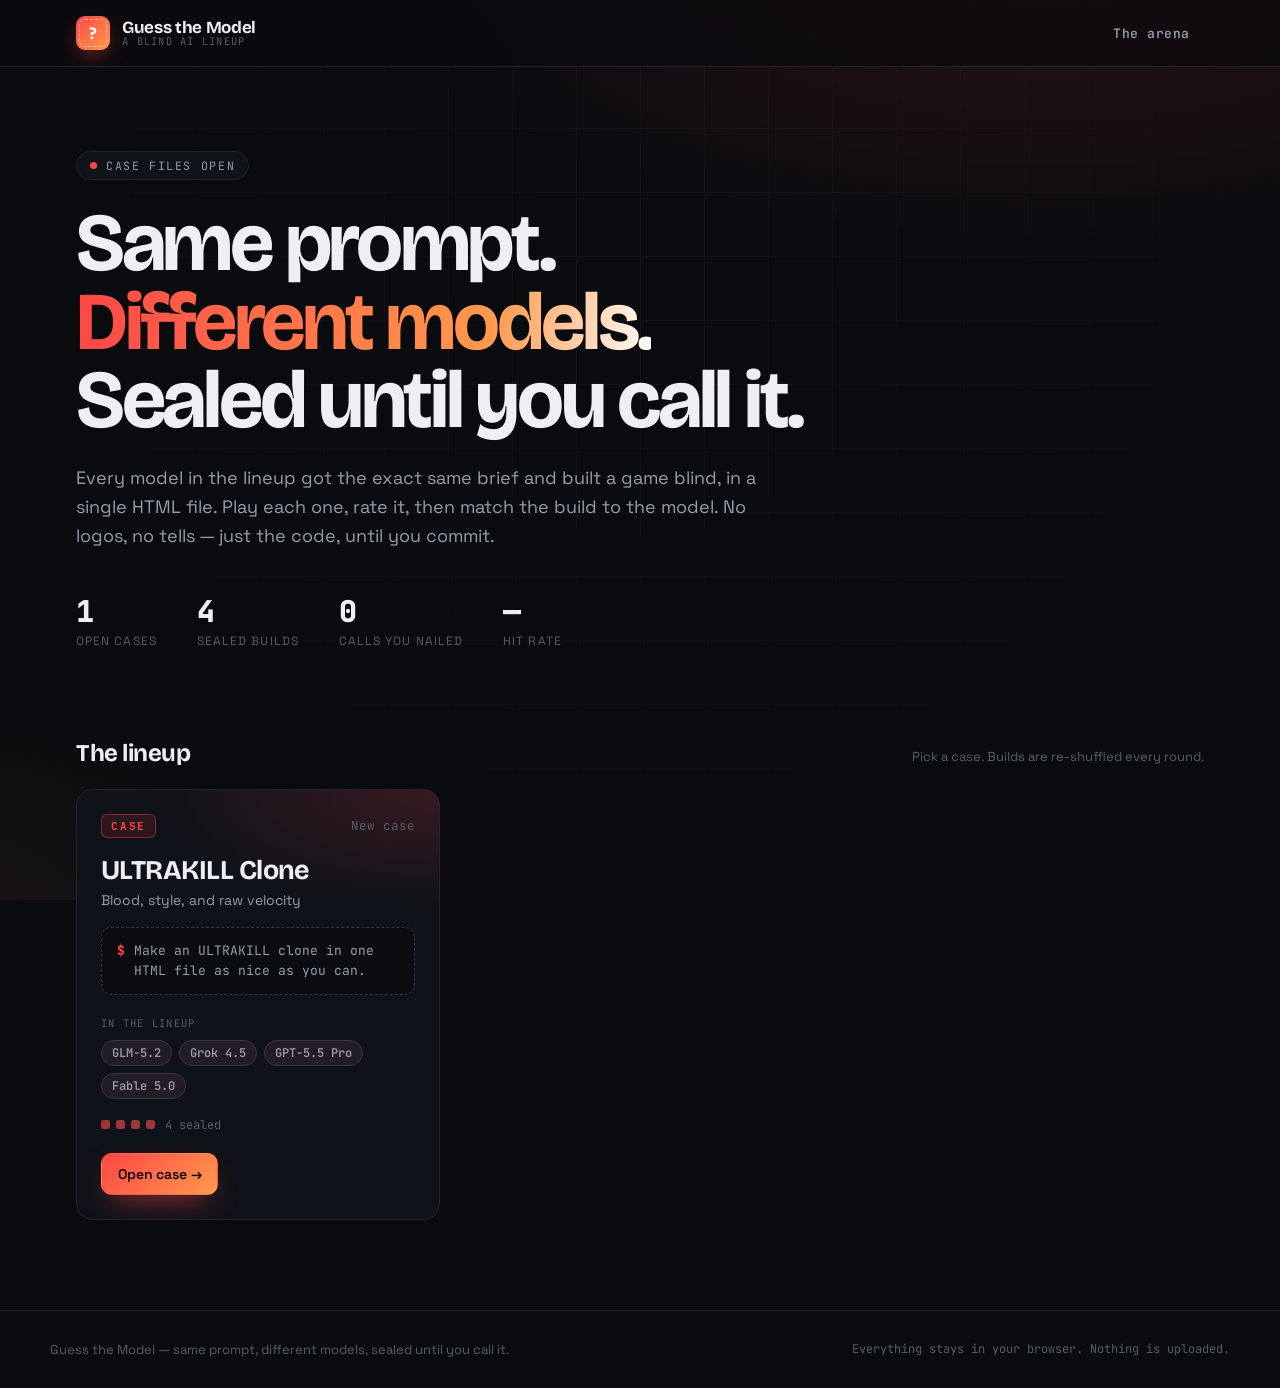
==== commit 5f4c7e58: "Play: page through builds with Next; show the model lineup in menu + brief - Play now advances build" ====
--- a/index.html
+++ b/index.html
@@ -10,7 +10,7 @@
   <link rel="preconnect" href="https://fonts.googleapis.com" />
   <link rel="preconnect" href="https://fonts.gstatic.com" crossorigin />
   <link href="https://fonts.googleapis.com/css2?family=Bricolage+Grotesque:opsz,wght@12..96,600;12..96,700;12..96,800&family=JetBrains+Mono:wght@400;600;800&family=Space+Grotesk:wght@400;500;600;700&display=swap" rel="stylesheet" />
-  <link rel="stylesheet" href="css/style.css?v=3" />
+  <link rel="stylesheet" href="css/style.css?v=4" />
 </head>
 <body>
   <div id="app"></div>
@@ -18,7 +18,7 @@
   <!-- Toast container -->
   <div id="toast" class="toast" aria-live="polite"></div>
 
-  <script src="js/data.js?v=3"></script>
-  <script src="js/app.js?v=3"></script>
+  <script src="js/data.js?v=4"></script>
+  <script src="js/app.js?v=4"></script>
 </body>
 </html>
--- a/css/style.css
+++ b/css/style.css
@@ -231,6 +231,14 @@
   display: flex; gap: 9px;
 }
 .case-prompt-mark { color: var(--case); font-weight: 700; }
+.case-models { position: relative; margin-top: 16px; }
+.case-models-label { font-family: var(--mono); font-size: 10.5px; letter-spacing: 0.12em; text-transform: uppercase; color: var(--faint); }
+.model-chips { display: flex; gap: 7px; flex-wrap: wrap; margin-top: 8px; }
+.model-chip {
+  font-family: var(--mono); font-size: 12px; font-weight: 600; color: var(--dim);
+  padding: 4px 10px; border-radius: 999px;
+  border: 1px solid var(--line-hi); background: color-mix(in srgb, var(--case) 6%, var(--panel-hi));
+}
 .case-foot { position: relative; margin-top: 18px; display: flex; align-items: center; gap: 10px; }
 .case-pips { display: flex; gap: 6px; }
 .case-pips .pip { width: 9px; height: 9px; border-radius: 3px; background: color-mix(in srgb, var(--case) 55%, var(--line)); }
@@ -262,6 +270,8 @@
 .step i { font-style: normal; width: 16px; height: 16px; border-radius: 4px; background: var(--line); display: grid; place-items: center; font-size: 10px; color: var(--dim); }
 .step.active { color: var(--accent); border-color: color-mix(in srgb, var(--accent) 50%, transparent); background: color-mix(in srgb, var(--accent) 12%, transparent); }
 .step.active i { background: var(--accent); color: #150606; }
+.step-nav { cursor: pointer; }
+.step-nav:hover:not(.active) { color: var(--text); border-color: var(--line-hi); }
 .step-sep { color: var(--line-hi); }
 
 /* ---------------------------------------------------------------------------
@@ -286,7 +296,10 @@
 .brief-step-n { font-family: var(--mono); font-size: 22px; font-weight: 800; color: color-mix(in srgb, var(--accent) 75%, var(--text)); letter-spacing: -0.02em; }
 .brief-step-h { margin-top: 8px; font-weight: 700; font-size: 16px; }
 .brief-step-d { margin-top: 5px; color: var(--dim); font-size: 13.5px; line-height: 1.5; }
-.brief-actions { margin-top: 34px; display: flex; gap: 12px; flex-wrap: wrap; }
+.brief-models { margin-top: 28px; padding: 18px 20px; background: var(--panel); border: 1px solid var(--line); border-radius: var(--radius); }
+.brief-models-label { font-family: var(--mono); font-size: 11px; letter-spacing: 0.12em; text-transform: uppercase; color: var(--dim); margin-bottom: 12px; }
+.brief-models .model-chip { font-size: 13px; padding: 6px 13px; background: color-mix(in srgb, var(--accent) 8%, var(--panel-hi)); color: var(--text); }
+.brief-actions { margin-top: 30px; display: flex; gap: 12px; flex-wrap: wrap; }
 .brief-note { margin-top: 14px; font-size: 13px; color: var(--faint); }
 .brief-note b { color: var(--dim); font-family: var(--mono); }
 
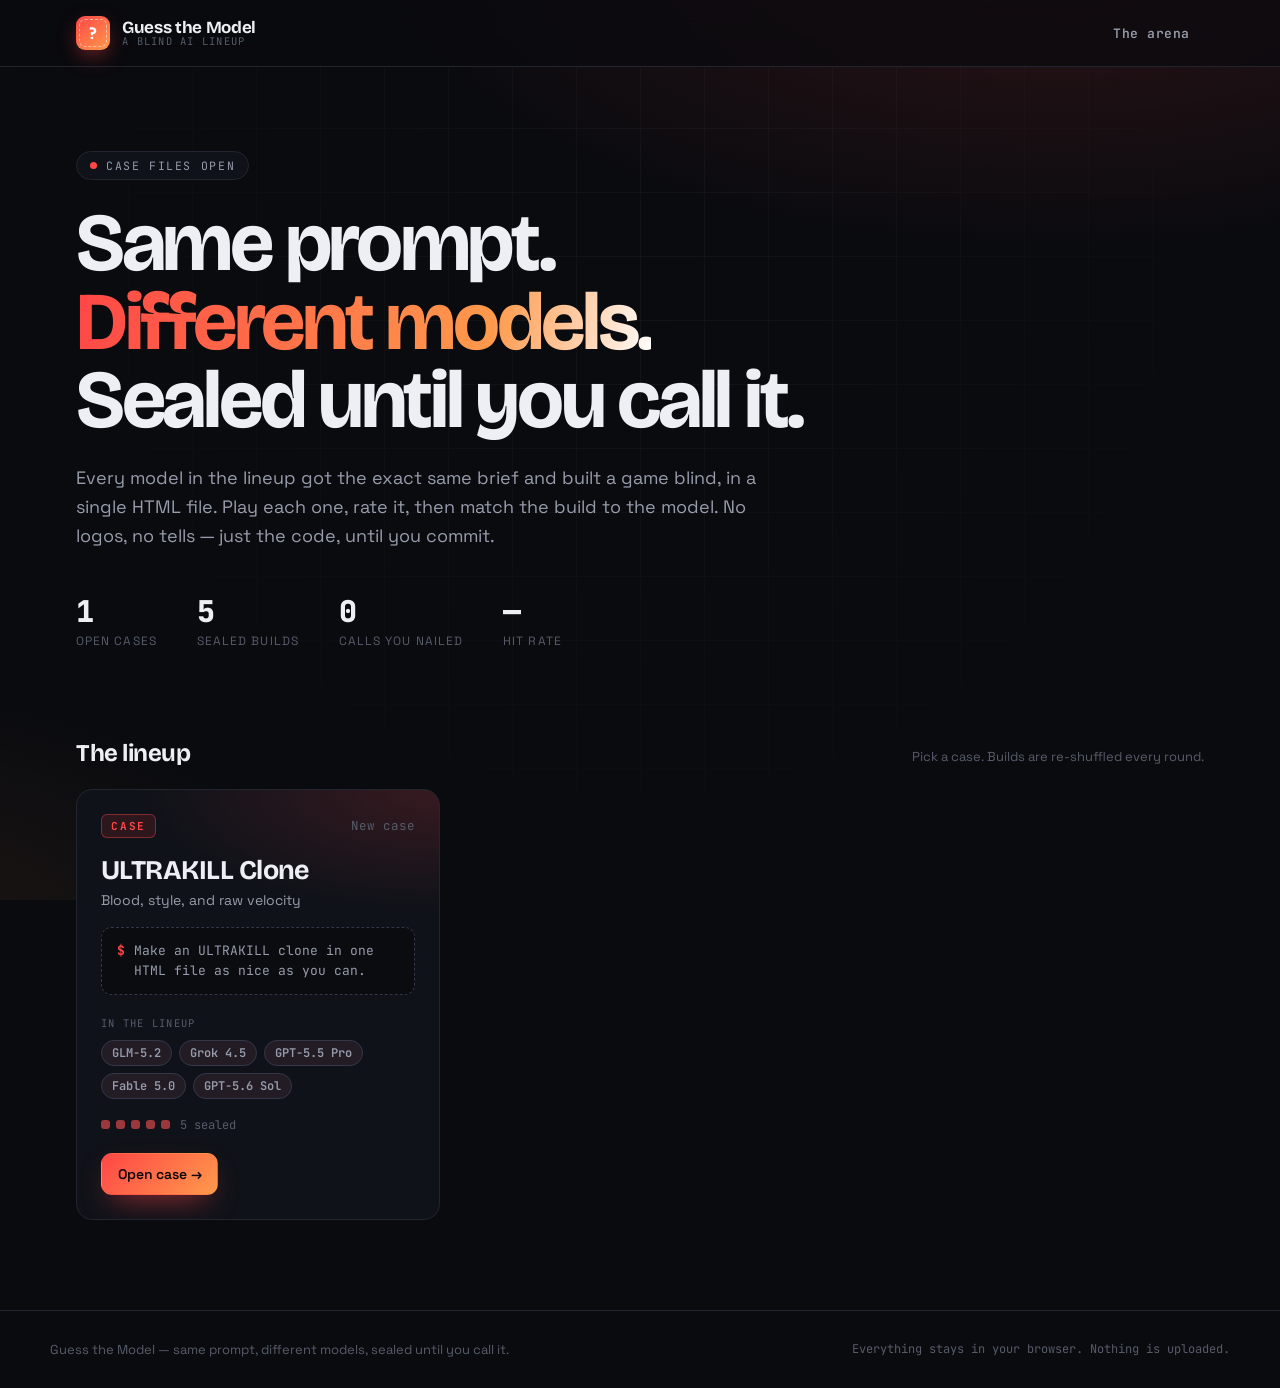
==== commit a57bc6af: "Add GPT-5.6 Sol ULTRAKILL entry" ====
--- a/index.html
+++ b/index.html
@@ -10,7 +10,7 @@
   <link rel="preconnect" href="https://fonts.googleapis.com" />
   <link rel="preconnect" href="https://fonts.gstatic.com" crossorigin />
   <link href="https://fonts.googleapis.com/css2?family=Bricolage+Grotesque:opsz,wght@12..96,600;12..96,700;12..96,800&family=JetBrains+Mono:wght@400;600;800&family=Space+Grotesk:wght@400;500;600;700&display=swap" rel="stylesheet" />
-  <link rel="stylesheet" href="css/style.css?v=4" />
+  <link rel="stylesheet" href="css/style.css?v=5" />
 </head>
 <body>
   <div id="app"></div>
@@ -18,7 +18,7 @@
   <!-- Toast container -->
   <div id="toast" class="toast" aria-live="polite"></div>
 
-  <script src="js/data.js?v=4"></script>
-  <script src="js/app.js?v=4"></script>
+  <script src="js/data.js?v=6"></script>
+  <script src="js/app.js?v=5"></script>
 </body>
 </html>
